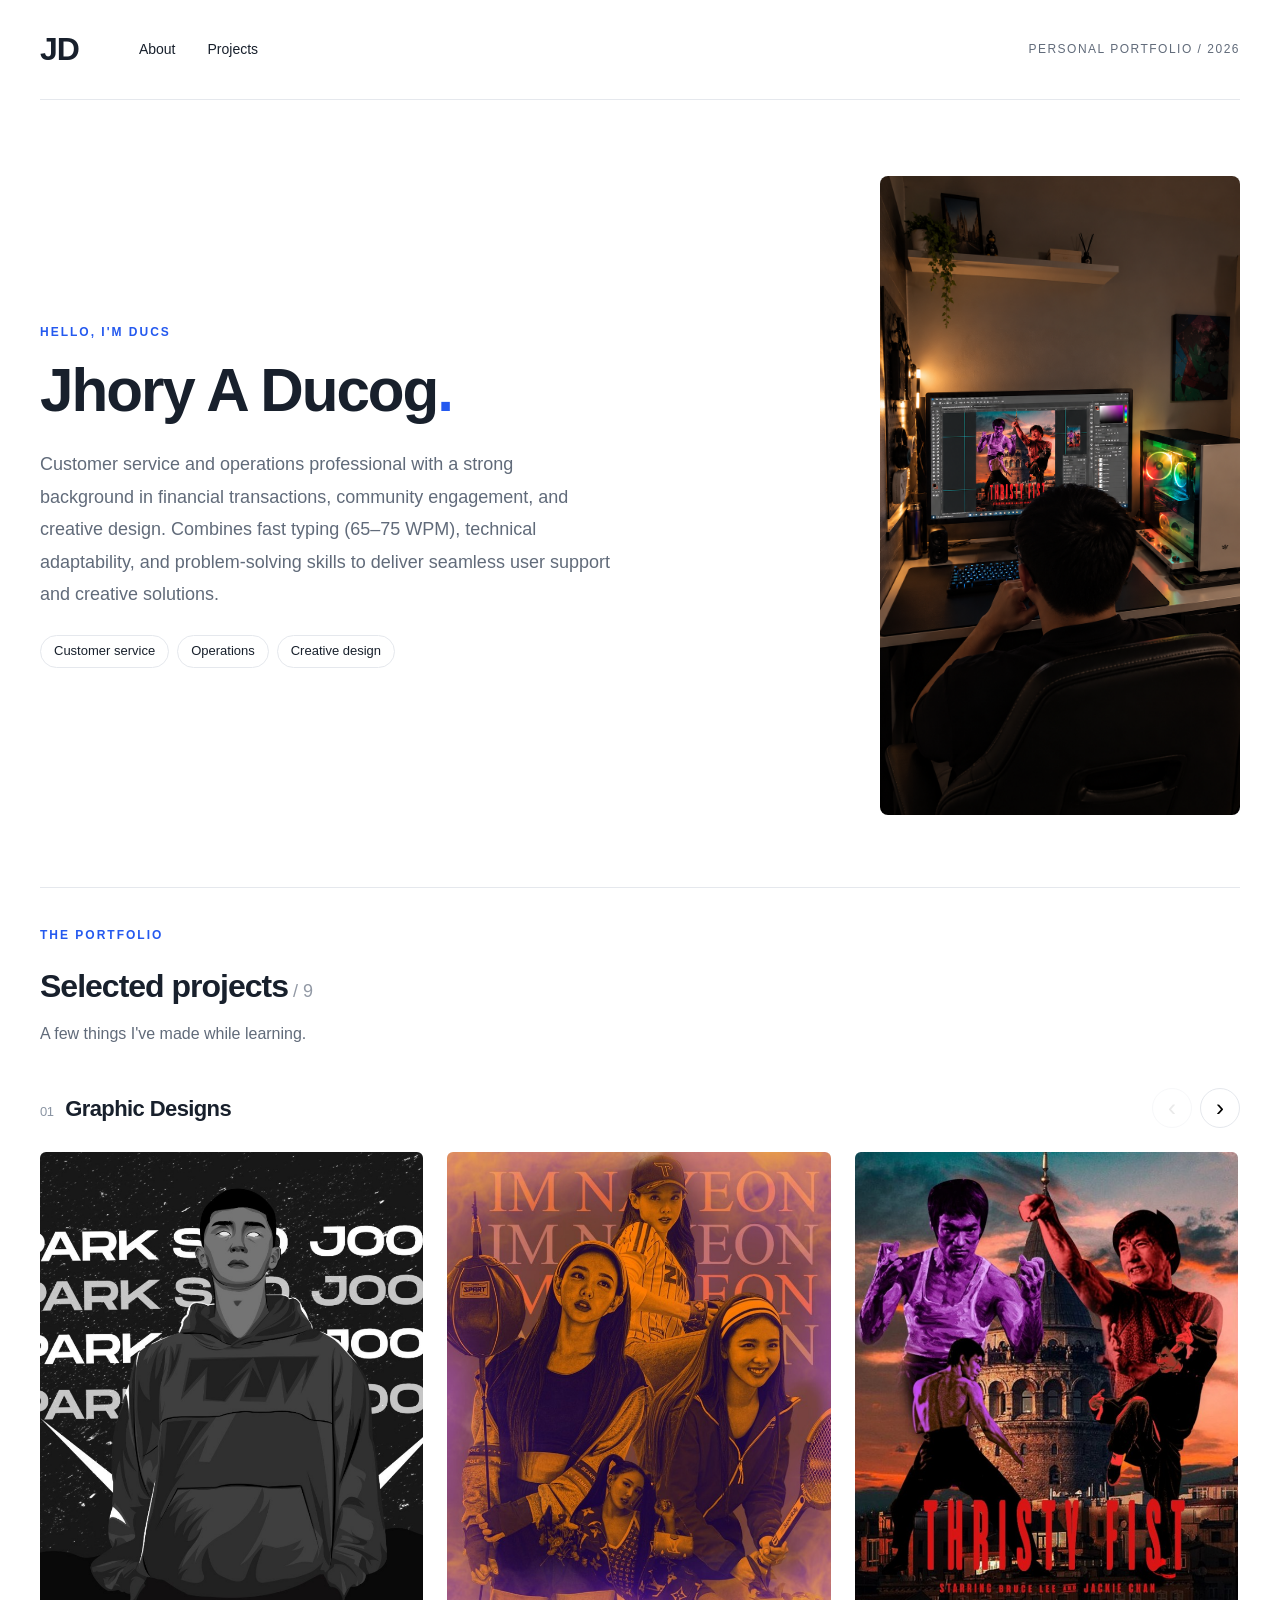
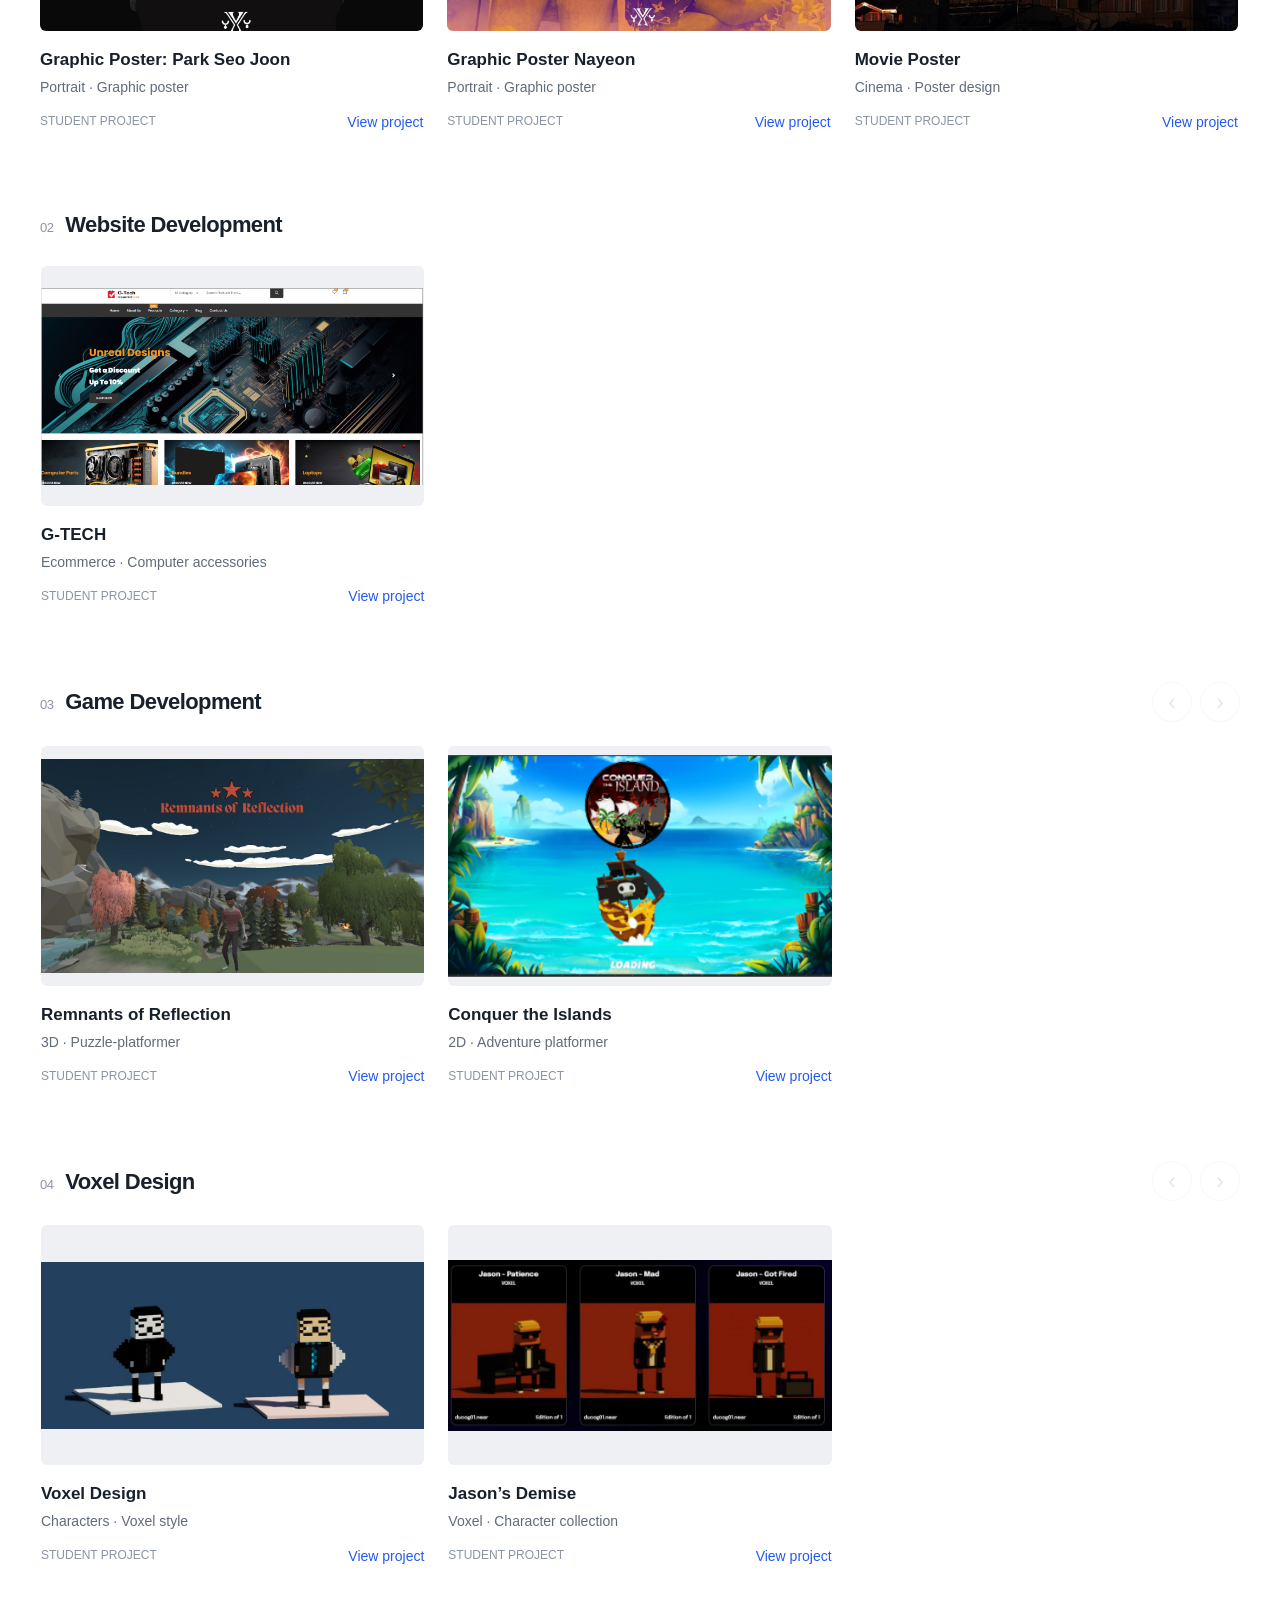
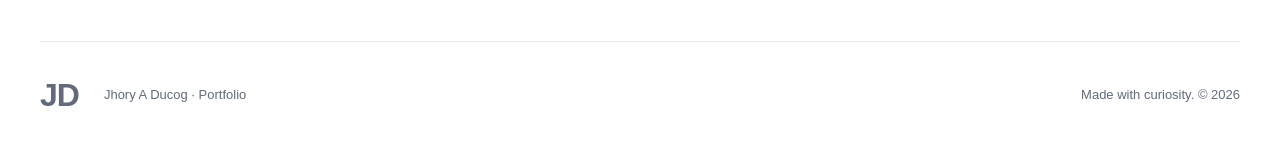
==== personal-portfolio/index.html @ 2392c92e "Add files via upload" ====
<!doctype html>
<html lang="en"><head><meta charset="utf-8"><meta name="viewport" content="width=device-width,initial-scale=1"><meta name="description" content="Jhory A Ducog's portfolio of graphic design, websites, and game development projects."><title>Jhory A Ducog — Portfolio</title><link rel="stylesheet" href="styles.css"><script src="script.js" defer></script></head><body>
<a class="skip" href="#projects">Skip to projects</a>
<header><a class="logo" href="#">JD</a><nav aria-label="Main navigation"><a href="#about">About</a><a href="#projects">Projects</a></nav><span class="header-note">PERSONAL PORTFOLIO / 2026</span></header>
<main><section class="intro" id="about"><div><p class="eyebrow">HELLO, I'M DUCS</p><h1>Jhory A Ducog<span>.</span></h1><p class="bio">Customer service and operations professional with a strong background in financial transactions, community engagement, and creative design. Combines fast typing (65–75 WPM), technical adaptability, and problem-solving skills to deliver seamless user support and creative solutions.</p><div class="skills"><span>Customer service</span><span>Operations</span><span>Creative design</span></div></div><div class="intro-photo"><img src="assets/jhory-workspace.png" alt="Jhory A Ducog working on a graphic design at his computer" width="941" height="1671" fetchpriority="high"></div></section>
<div class="work-heading" id="projects"><p class="eyebrow">THE PORTFOLIO</p><h2>Selected projects<span> / 9</span></h2><p>A few things I've made while learning.</p></div><div id="galleries"></div>
</main><footer><a class="logo" href="#">JD</a><p>Jhory A Ducog · Portfolio</p><span>Made with curiosity. © 2026</span></footer>
<dialog id="project-dialog" aria-labelledby="dialog-title"><button class="close" aria-label="Close project details">×</button><p class="eyebrow" id="dialog-category"></p><h2 id="dialog-title"></h2><div id="dialog-images"></div><p id="dialog-description"></p><div class="skills" id="dialog-tags"></div><p class="sample-note">Sample student project — replace with your own work.</p></dialog>
</body></html>
---- personal-portfolio/styles.css ----
:root{--ink:#18202c;--muted:#616b7a;--blue:#2459ef;--line:#e5e8ed}*{box-sizing:border-box}html{scroll-behavior:smooth;scroll-padding-top:25px}body{margin:0;background:#fff;color:var(--ink);font:16px/1.6 Arial,Helvetica,sans-serif}a{color:inherit;text-decoration:none}button{font:inherit;cursor:pointer}button:focus-visible,a:focus-visible,.rail:focus-visible{outline:3px solid var(--blue);outline-offset:5px}.skip{position:absolute;top:-100px;background:#fff;padding:12px;z-index:5}.skip:focus{top:0}header,main,footer{max-width:1200px;margin:auto}header{height:100px;display:flex;align-items:center;gap:60px;border-bottom:1px solid var(--line)}.logo{font-size:32px;letter-spacing:-3px;font-weight:800}.logo span,h1 span{color:var(--blue)}nav{display:flex;gap:32px;font-size:14px}nav a:hover{color:var(--blue)}.header-note{margin-left:auto;font-size:12px;letter-spacing:1.5px;color:var(--muted)}.intro{padding:76px 0 72px;display:grid;grid-template-columns:1.6fr 1fr;gap:95px;align-items:center}.eyebrow{font-size:12px;font-weight:700;letter-spacing:2px;color:var(--blue);margin:0 0 16px}h1{font-size:clamp(42px,5.5vw,72px);letter-spacing:-4px;line-height:1.1;margin:0 0 24px}.bio{max-width:570px;color:var(--muted);font-size:18px;line-height:1.8}.skills{display:flex;flex-wrap:wrap;gap:8px;margin-top:25px}.skills span{border:1px solid var(--line);border-radius:30px;padding:5px 13px;font-size:13px}.identity{background:#eef3ff;aspect-ratio:1.25;padding:28px;display:flex;flex-direction:column;justify-content:space-between;border-radius:4px;transform:rotate(2deg)}.identity-label,.identity-bottom{font-size:11px;font-weight:700;letter-spacing:1px;color:#3761bc}.identity strong{font-size:110px;letter-spacing:-12px;line-height:1;color:var(--blue)}.identity strong span{font-size:72px;display:inline-block;vertical-align:top;letter-spacing:0;margin-left:20px}.work-heading{border-top:1px solid var(--line);padding-top:38px;margin-bottom:42px}.work-heading h2{font-size:32px;letter-spacing:-1px;margin:0}.work-heading h2 span{font-size:18px;color:#9299a5;font-weight:400;letter-spacing:0}.work-heading>p:last-child{color:var(--muted);margin:8px 0}.category{margin-bottom:60px}.category-heading{display:flex;justify-content:space-between;align-items:center;margin-bottom:22px}.category-heading h3{font-size:22px;letter-spacing:-.6px;margin:0}.category-number{font-size:13px;color:#8a94a3;margin-right:12px;font-weight:400}.controls{display:flex;gap:8px}.controls button{width:40px;height:40px;border:1px solid var(--line);border-radius:50%;background:white;display:grid;place-items:center;font-size:24px;line-height:1}.controls button:hover{background:#edf2ff;border-color:var(--blue)}.controls button:disabled{opacity:.3;cursor:default}.rail{display:flex;gap:24px;overflow-x:auto;scroll-snap-type:x mandatory;scrollbar-width:none;padding:2px 1px 14px}.rail::-webkit-scrollbar{display:none}.card{flex:0 0 calc((100% - 48px)/3);scroll-snap-align:start;min-width:0}.preview{width:100%;height:240px;border:0;border-radius:6px;display:flex;align-items:center;justify-content:center;position:relative;overflow:hidden;transition:transform .2s;text-align:left;padding:26px}.preview:hover{transform:translateY(-3px)}.poster{background:#e2ff58;color:#222d1a}.poster .art-title{font-size:52px;line-height:.9;letter-spacing:-4px;font-weight:900;max-width:220px}.poster small{position:absolute;bottom:22px;right:22px;font-size:10px;letter-spacing:2px}.brand{background:#293bea;color:white}.brand .art-title{font-size:64px;letter-spacing:-4px;font-weight:700}.brand small{position:absolute;bottom:28px;letter-spacing:4px;font-size:10px}.type{background:#f0ced0;color:#852a38}.type .art-title{font-family:Georgia,serif;font-size:80px;font-style:italic;letter-spacing:-7px}.editorial{background:#202124;color:#fff}.editorial .art-title{font:50px/.95 Georgia,serif}.web{background:#e9edf4}.browser{background:#fff;border:1px solid #dce0e6;width:100%;padding:14px;box-shadow:0 12px 22px #23314a15;border-radius:6px}.browser-bar{border-bottom:1px solid #edf0f5;padding-bottom:9px;font-size:10px;color:#a0a5af}.browser h4{font-size:24px;line-height:1.15;letter-spacing:-1px;margin:18px 0 12px}.browser .mini-button{display:inline-block;background:var(--blue);padding:5px 10px;color:white;font-size:9px;border-radius:3px}.browser .tiles{display:flex;gap:7px;margin-top:16px}.tiles i{height:28px;flex:1;background:#e9efff;border-radius:3px}.web.teal{background:#deeeeb}.web.teal .mini-button{background:#207869}.web.purple{background:#e9e4f6}.web.purple .mini-button{background:#7153bc}.web.orange{background:#ffead9}.game{background:#1c2241;color:#f6f7ff;flex-direction:column;gap:12px}.game .art-title{font-size:31px;font-weight:800;letter-spacing:2px;text-align:center}.game .game-meta{font-size:10px;letter-spacing:3px;color:#b6bcdf}.game .play-mark{font-size:28px;border:1px solid #ffffff40;border-radius:50%;width:50px;height:50px;display:grid;place-items:center}.game.mint{background:#164e43}.game.red{background:#68313f}.game.gold{background:#564227}.card h4{font-size:17px;line-height:1.4;margin:17px 0 4px}.card>p{font-size:14px;color:var(--muted);margin:0}.card-bottom{display:flex;align-items:center;justify-content:space-between;margin-top:12px;font-size:12px;color:#8a94a3}.detail-button{border:0;background:transparent;padding:0;color:var(--blue);font-size:14px}.detail-button:hover{text-decoration:underline}footer{border-top:1px solid var(--line);padding:28px 0;display:flex;align-items:center;gap:25px;color:var(--muted);font-size:13px}footer>span{margin-left:auto}dialog{border:1px solid var(--line);border-radius:12px;padding:42px;max-width:540px;width:calc(100% - 32px);color:var(--ink)}dialog::backdrop{background:#17203988}dialog h2{font-size:32px;line-height:1.2}dialog>p{color:var(--muted)}dialog .eyebrow{color:var(--blue)}.close{position:absolute;right:16px;top:10px;border:0;background:none;font-size:28px}.sample-note{font-size:13px;border-top:1px solid var(--line);padding-top:20px;margin-top:25px}@media(max-width:1260px){header,main,footer{margin-left:5%;margin-right:5%}}@media(max-width:800px){.intro{gap:35px;padding:50px 0}.identity{padding:20px}.identity strong{font-size:76px}.identity strong span{font-size:44px;margin-left:12px}.card{flex-basis:calc((100% - 24px)/2)}.header-note{display:none}h1{letter-spacing:-2px}.bio{font-size:16px}.identity-label,.identity-bottom{font-size:9px}}@media(max-width:540px){header{height:76px;justify-content:space-between;gap:0}.intro{grid-template-columns:1fr;gap:30px}.identity{max-width:100%;aspect-ratio:1.8;transform:rotate(1deg)}.identity strong{font-size:85px}.identity-label,.identity-bottom{font-size:10px}.card{flex-basis:86%}.category-heading h3{font-size:20px}.category-number{margin-right:6px}.controls button{width:34px;height:34px}.preview{height:235px}.work-heading h2{font-size:28px}footer{flex-wrap:wrap;gap:12px}footer>span{margin-left:0;width:100%}dialog{padding:32px 24px}}@media(prefers-reduced-motion:reduce){html{scroll-behavior:auto}.preview{transition:none}}

.preview.screenshot{padding:0;background:#eef0f4}.preview.screenshot img{width:100%;height:100%;object-fit:contain}#dialog-description{white-space:pre-line}#dialog-images{display:grid;gap:14px;margin:24px 0}#dialog-images img{display:block;width:100%;height:auto;border-radius:5px}dialog{max-width:760px;max-height:90vh;overflow-y:auto}dialog .close{background:#fff;border-radius:50%;width:36px;height:36px}.category:has(.card:only-child) .controls{display:none}

.logo{letter-spacing:-1px}.intro{gap:65px}.intro-photo{width:100%;max-width:360px;justify-self:end}.intro-photo img{display:block;width:100%;height:auto;border-radius:8px}h1{font-size:clamp(40px,4.7vw,64px);letter-spacing:-2px}@media(max-width:800px){.intro{gap:30px}}@media(max-width:540px){.intro-photo{justify-self:center;max-width:320px}}

/* Portrait thumbnails for posters; full originals remain in project details. */
.category-graphics .preview.screenshot{height:auto;aspect-ratio:4 / 5;background:#18202c}
.category-graphics .preview.screenshot img{object-fit:cover;object-position:center}
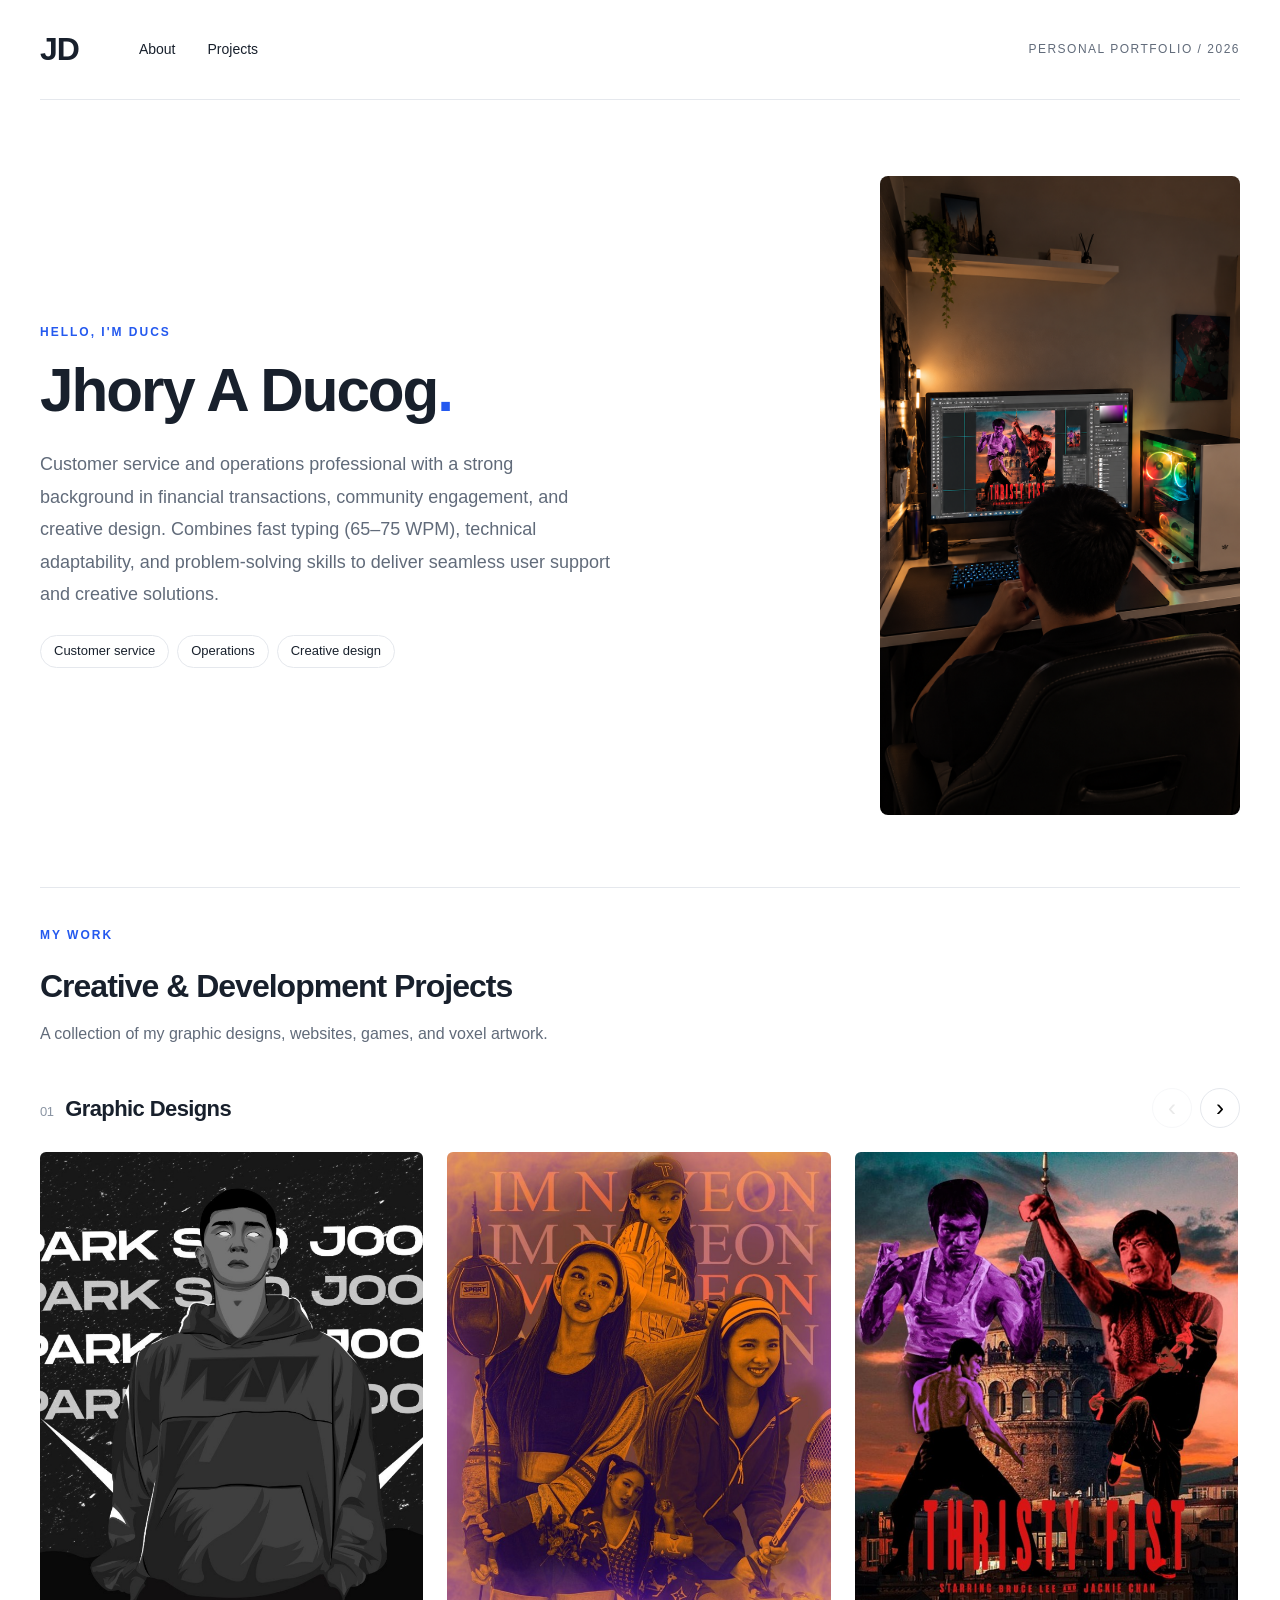
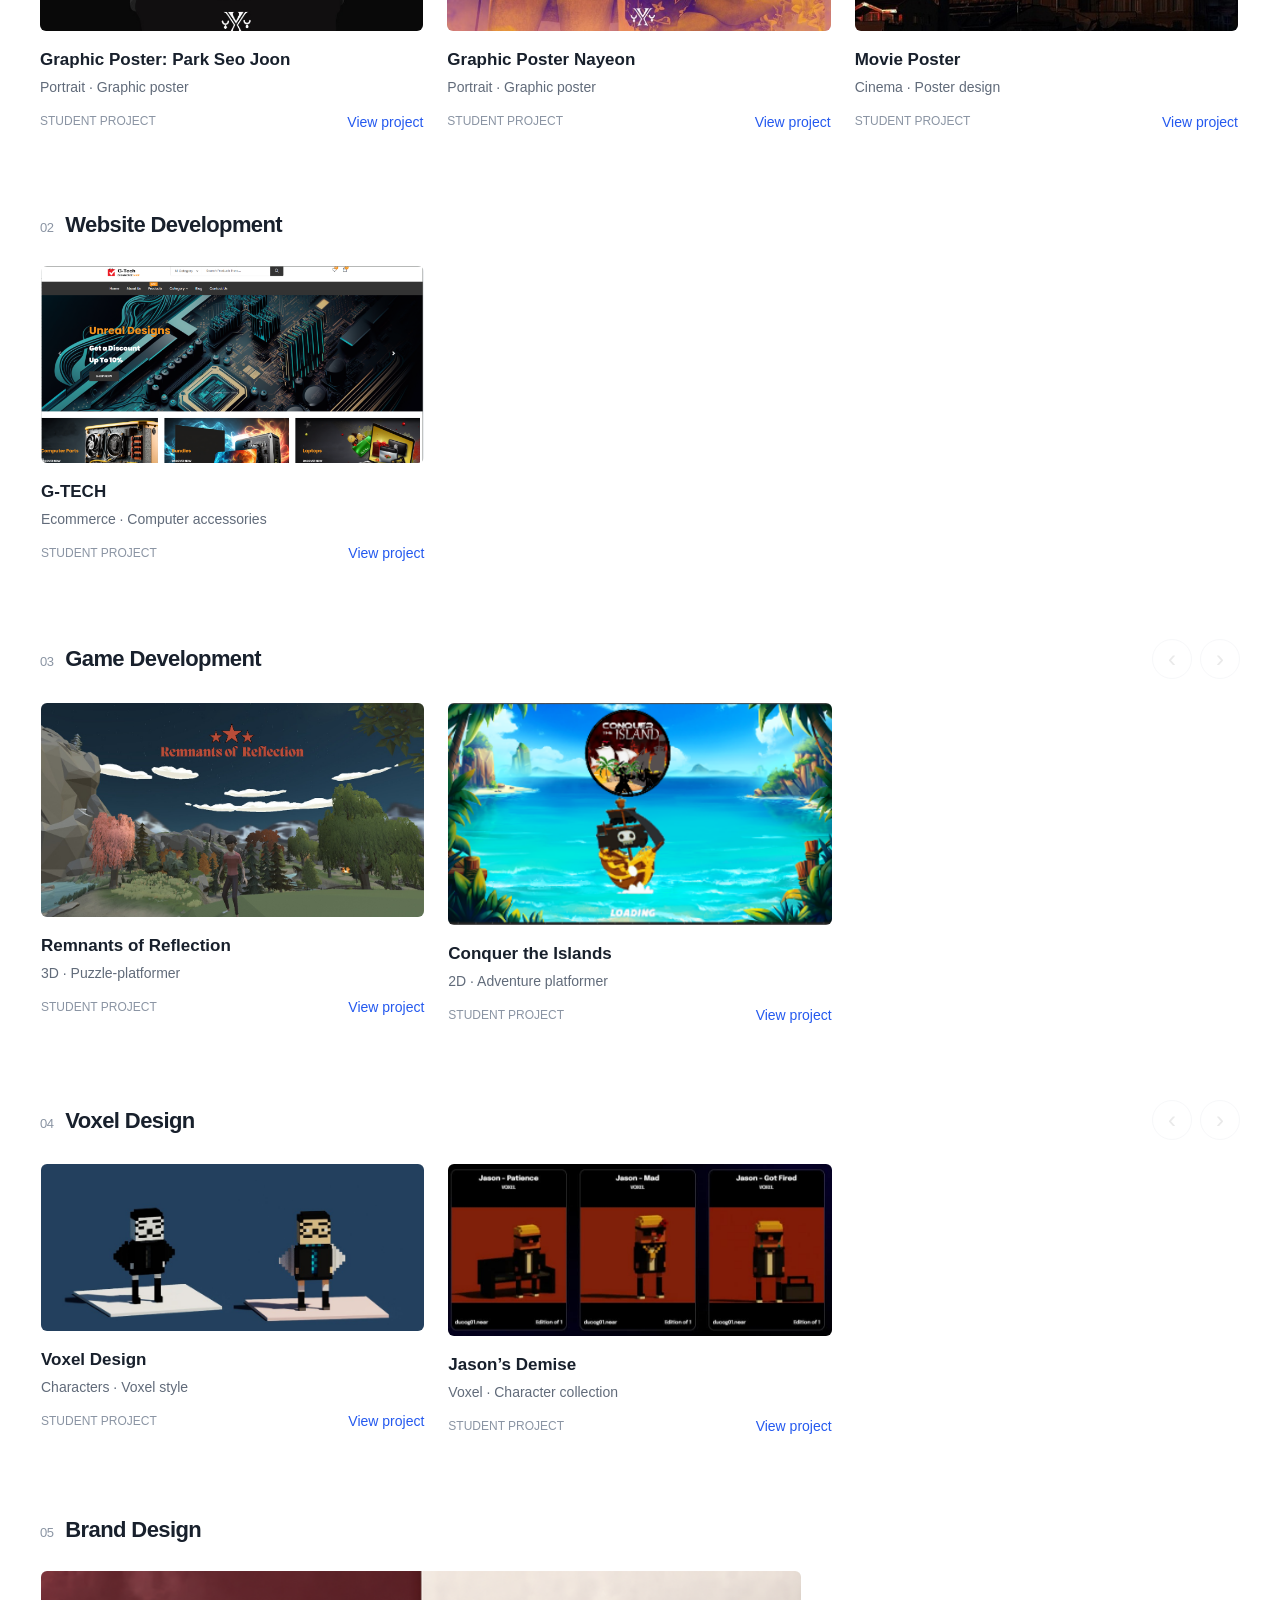
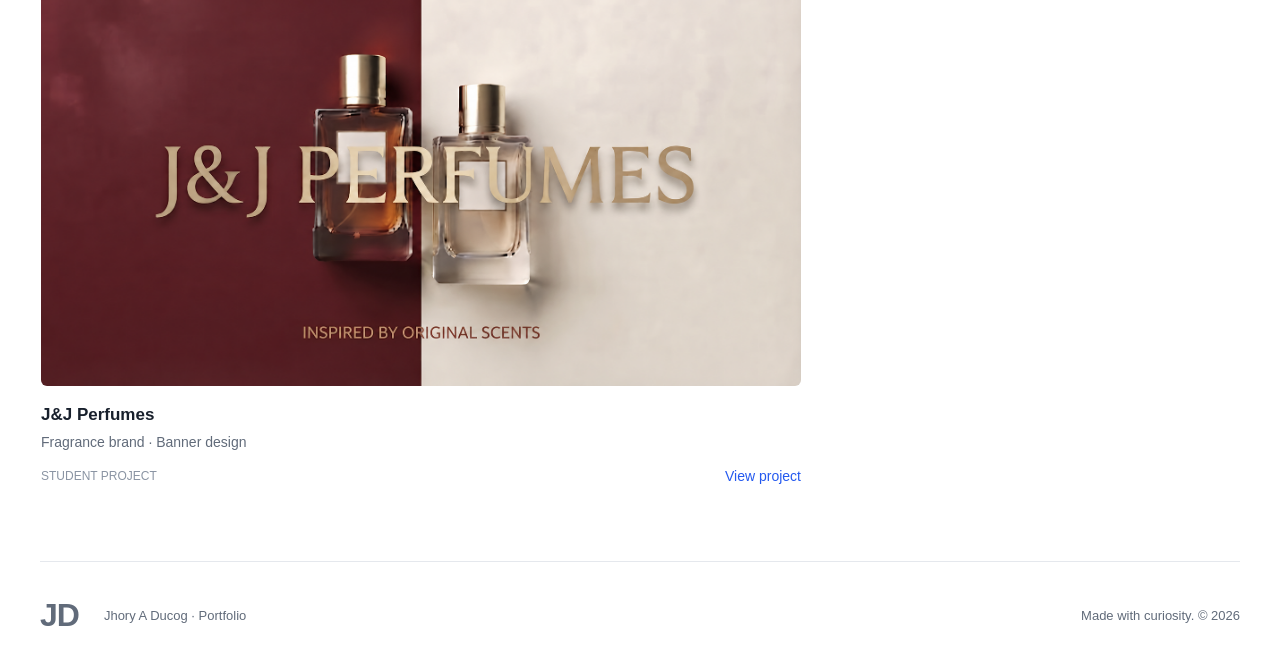
==== commit 12bb3a38: "Add files via upload" ====
--- a/personal-portfolio/index.html
+++ b/personal-portfolio/index.html
@@ -3,7 +3,7 @@
 <a class="skip" href="#projects">Skip to projects</a>
 <header><a class="logo" href="#">JD</a><nav aria-label="Main navigation"><a href="#about">About</a><a href="#projects">Projects</a></nav><span class="header-note">PERSONAL PORTFOLIO / 2026</span></header>
 <main><section class="intro" id="about"><div><p class="eyebrow">HELLO, I'M DUCS</p><h1>Jhory A Ducog<span>.</span></h1><p class="bio">Customer service and operations professional with a strong background in financial transactions, community engagement, and creative design. Combines fast typing (65–75 WPM), technical adaptability, and problem-solving skills to deliver seamless user support and creative solutions.</p><div class="skills"><span>Customer service</span><span>Operations</span><span>Creative design</span></div></div><div class="intro-photo"><img src="assets/jhory-workspace.png" alt="Jhory A Ducog working on a graphic design at his computer" width="941" height="1671" fetchpriority="high"></div></section>
-<div class="work-heading" id="projects"><p class="eyebrow">THE PORTFOLIO</p><h2>Selected projects<span> / 9</span></h2><p>A few things I've made while learning.</p></div><div id="galleries"></div>
+<div class="work-heading" id="projects"><p class="eyebrow">MY WORK</p><h2>Creative &amp; Development Projects</h2><p>A collection of my graphic designs, websites, games, and voxel artwork.</p></div><div id="galleries"></div>
 </main><footer><a class="logo" href="#">JD</a><p>Jhory A Ducog · Portfolio</p><span>Made with curiosity. © 2026</span></footer>
 <dialog id="project-dialog" aria-labelledby="dialog-title"><button class="close" aria-label="Close project details">×</button><p class="eyebrow" id="dialog-category"></p><h2 id="dialog-title"></h2><div id="dialog-images"></div><p id="dialog-description"></p><div class="skills" id="dialog-tags"></div><p class="sample-note">Sample student project — replace with your own work.</p></dialog>
 </body></html>
--- a/personal-portfolio/styles.css
+++ b/personal-portfolio/styles.css
@@ -7,3 +7,10 @@
 /* Portrait thumbnails for posters; full originals remain in project details. */
 .category-graphics .preview.screenshot{height:auto;aspect-ratio:4 / 5;background:#18202c}
 .category-graphics .preview.screenshot img{object-fit:cover;object-position:center}
+
+/* Fit landscape artwork to its own proportions, with no empty frame margins. */
+.preview.screenshot{height:auto;aspect-ratio:16 / 9}
+.preview.screenshot img{display:block;width:100%;height:100%;object-fit:cover}
+.category-graphics .preview.screenshot{aspect-ratio:4 / 5}
+.category-brand .card{flex-basis:min(100%,760px)}
+.intro-photo img{object-fit:cover}
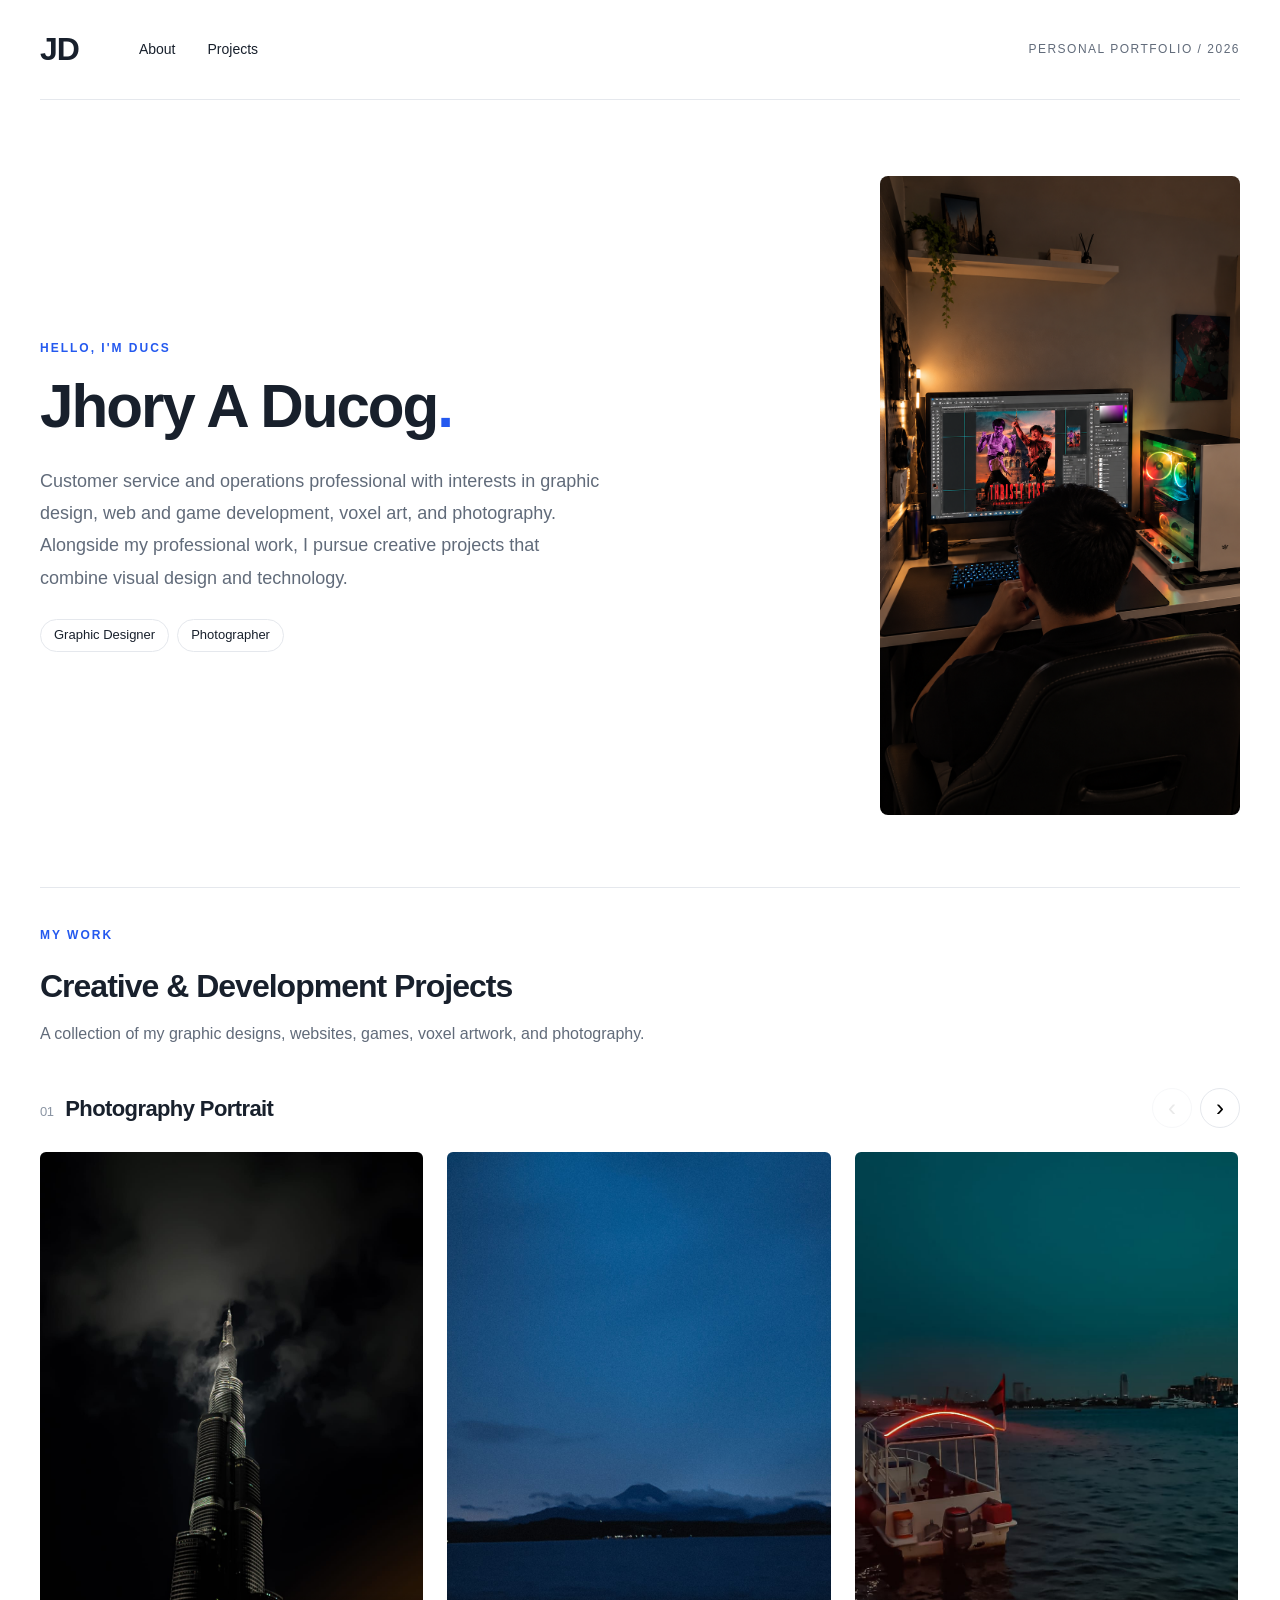
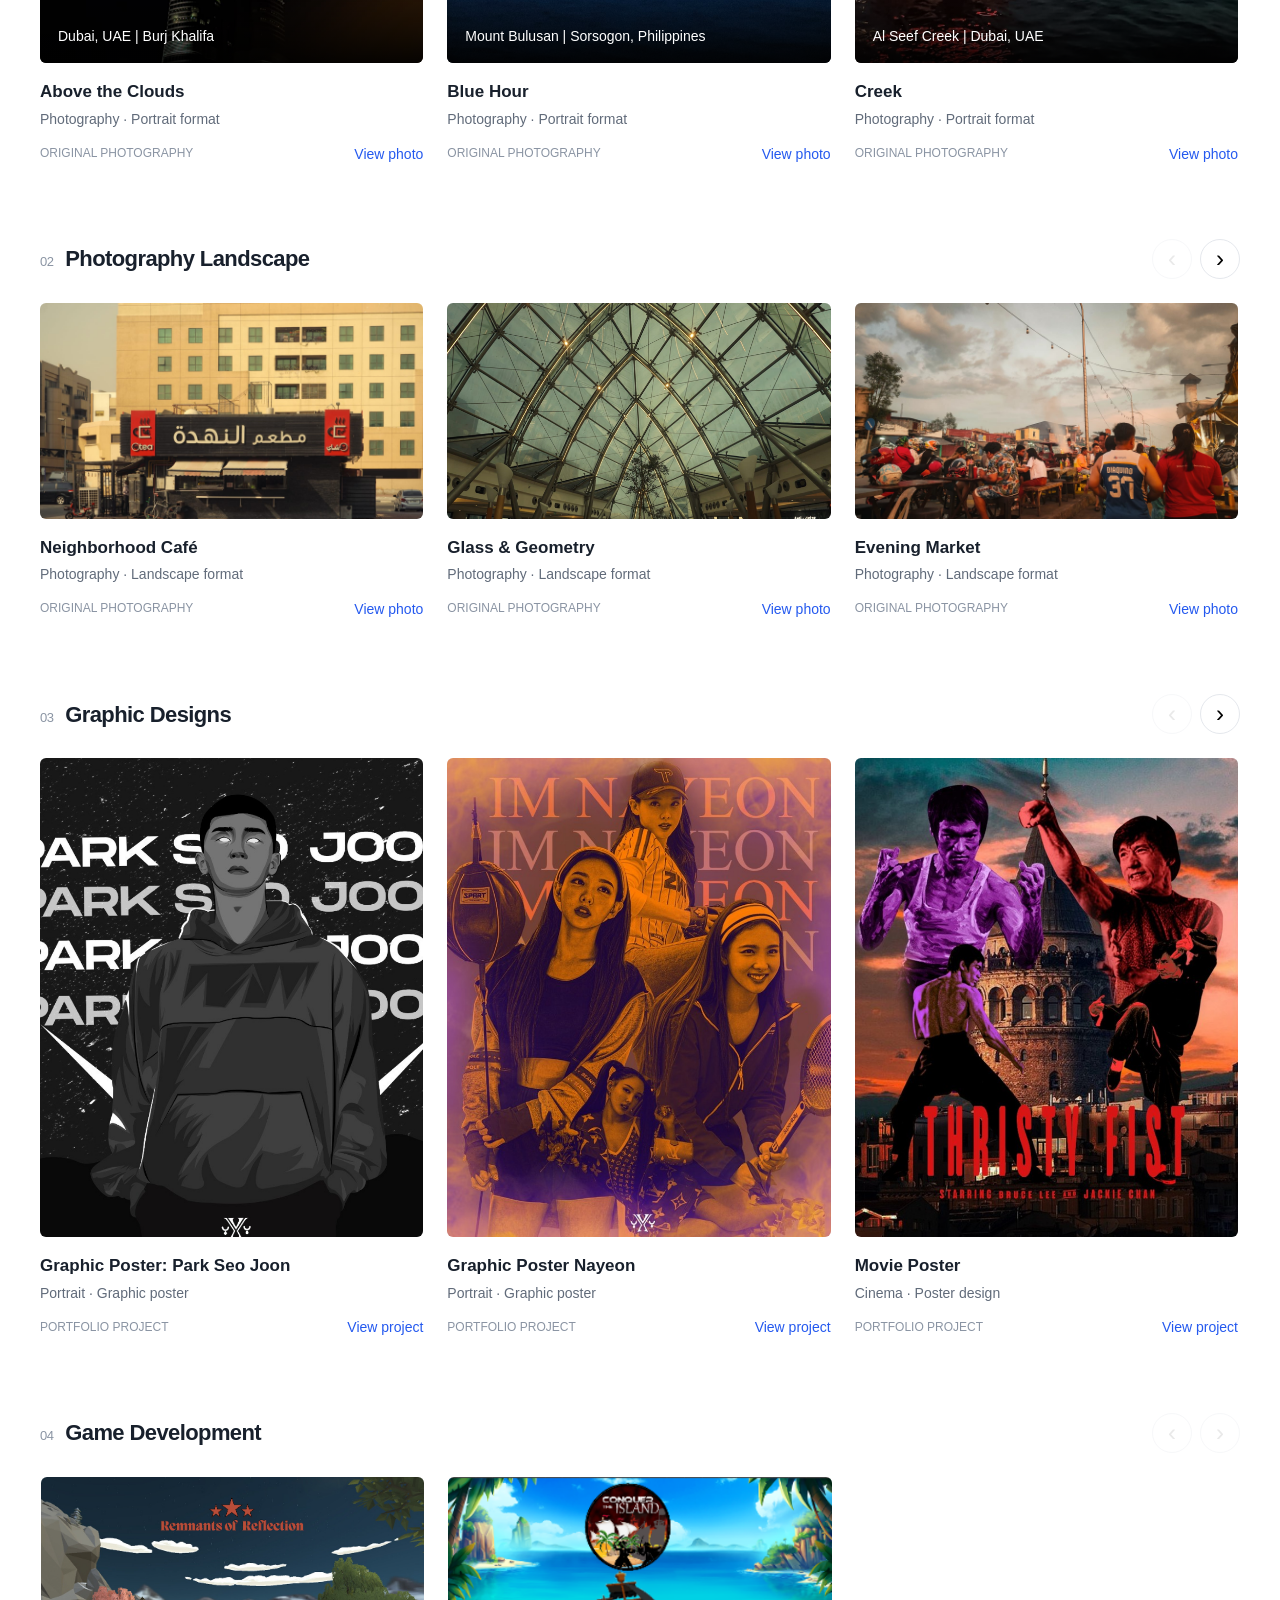
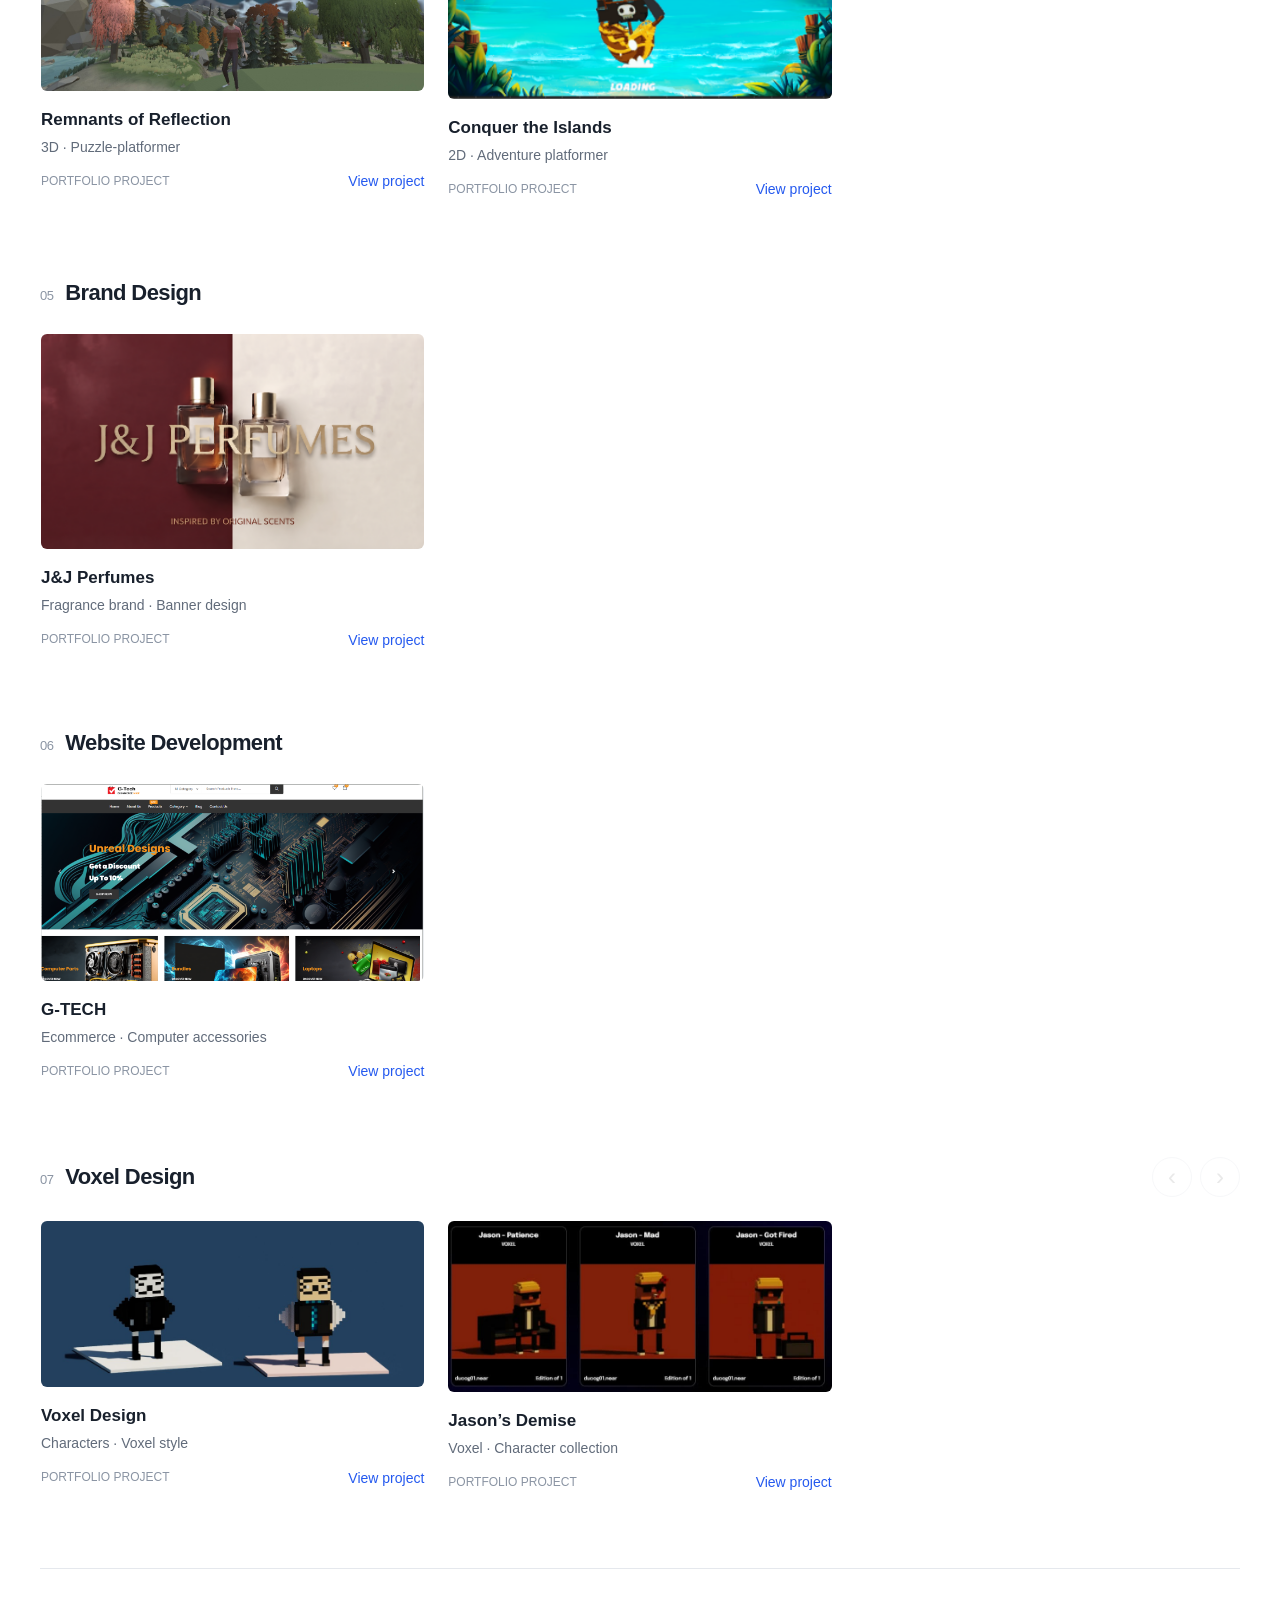
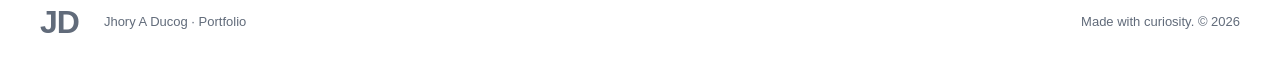
==== commit 521e963f: "Add files via upload" ====
--- a/personal-portfolio/index.html
+++ b/personal-portfolio/index.html
@@ -1,9 +1,9 @@
 <!doctype html>
-<html lang="en"><head><meta charset="utf-8"><meta name="viewport" content="width=device-width,initial-scale=1"><meta name="description" content="Jhory A Ducog's portfolio of graphic design, websites, and game development projects."><title>Jhory A Ducog — Portfolio</title><link rel="stylesheet" href="styles.css"><script src="script.js" defer></script></head><body>
+<html lang="en"><head><meta charset="utf-8"><meta name="viewport" content="width=device-width,initial-scale=1"><meta name="description" content="Jhory A Ducog's creative portfolio featuring design, development, voxel art, and photography."><title>Jhory A Ducog — Portfolio</title><link rel="stylesheet" href="styles.css"><script src="script.js" defer></script></head><body>
 <a class="skip" href="#projects">Skip to projects</a>
 <header><a class="logo" href="#">JD</a><nav aria-label="Main navigation"><a href="#about">About</a><a href="#projects">Projects</a></nav><span class="header-note">PERSONAL PORTFOLIO / 2026</span></header>
-<main><section class="intro" id="about"><div><p class="eyebrow">HELLO, I'M DUCS</p><h1>Jhory A Ducog<span>.</span></h1><p class="bio">Customer service and operations professional with a strong background in financial transactions, community engagement, and creative design. Combines fast typing (65–75 WPM), technical adaptability, and problem-solving skills to deliver seamless user support and creative solutions.</p><div class="skills"><span>Customer service</span><span>Operations</span><span>Creative design</span></div></div><div class="intro-photo"><img src="assets/jhory-workspace.png" alt="Jhory A Ducog working on a graphic design at his computer" width="941" height="1671" fetchpriority="high"></div></section>
-<div class="work-heading" id="projects"><p class="eyebrow">MY WORK</p><h2>Creative &amp; Development Projects</h2><p>A collection of my graphic designs, websites, games, and voxel artwork.</p></div><div id="galleries"></div>
+<main><section class="intro" id="about"><div><p class="eyebrow">HELLO, I'M DUCS</p><h1>Jhory A Ducog<span>.</span></h1><p class="bio">Customer service and operations professional with interests in graphic design, web and game development, voxel art, and photography. Alongside my professional work, I pursue creative projects that combine visual design and technology.</p><div class="skills"><span>Graphic Designer</span><span>Photographer</span></div></div><div class="intro-photo"><img src="assets/jhory-workspace.png" alt="Jhory A Ducog working on a graphic design at his computer" width="941" height="1671" fetchpriority="high"></div></section>
+<div class="work-heading" id="projects"><p class="eyebrow">MY WORK</p><h2>Creative &amp; Development Projects</h2><p>A collection of my graphic designs, websites, games, voxel artwork, and photography.</p></div><div id="galleries"></div>
 </main><footer><a class="logo" href="#">JD</a><p>Jhory A Ducog · Portfolio</p><span>Made with curiosity. © 2026</span></footer>
-<dialog id="project-dialog" aria-labelledby="dialog-title"><button class="close" aria-label="Close project details">×</button><p class="eyebrow" id="dialog-category"></p><h2 id="dialog-title"></h2><div id="dialog-images"></div><p id="dialog-description"></p><div class="skills" id="dialog-tags"></div><p class="sample-note">Sample student project — replace with your own work.</p></dialog>
+<dialog id="project-dialog" aria-labelledby="dialog-title"><button class="close" aria-label="Close project details">×</button><button id="dialog-previous" class="dialog-nav dialog-previous" aria-label="Previous project in this category">‹</button><button id="dialog-next" class="dialog-nav dialog-next" aria-label="Next project in this category">›</button><div class="project-layout"><div id="dialog-images"></div><div class="project-copy"><p class="eyebrow" id="dialog-category"></p><h2 id="dialog-title" aria-live="polite" aria-atomic="true"></h2><p id="dialog-location" hidden></p><p id="dialog-description"></p><div class="skills" id="dialog-tags"></div><p class="sample-note">Sample student project — replace with your own work.</p></div></div></dialog>
 </body></html>
--- a/personal-portfolio/styles.css
+++ b/personal-portfolio/styles.css
@@ -14,3 +14,64 @@
 .category-graphics .preview.screenshot{aspect-ratio:4 / 5}
 .category-brand .card{flex-basis:min(100%,760px)}
 .intro-photo img{object-fit:cover}
+
+/* Photo frames follow each original image ratio; full composition stays visible. */
+.category-photography .preview.screenshot{background:transparent}
+.category-photography .preview.screenshot img{object-fit:contain}
+.category-photography .card{display:flex;flex-direction:column;align-self:flex-start}
+.category-photography .card-bottom{gap:12px;flex-wrap:wrap}
+
+/* Consistent photography frames align every card within its gallery. */
+.photography-portrait .preview.screenshot{aspect-ratio:3 / 4}
+.photography-landscape .preview.screenshot{aspect-ratio:16 / 9}
+.category-photography .preview.screenshot img{object-fit:cover;object-position:center}
+
+/* Brand banners match landscape photography cards. */
+.category-brand .card{flex-basis:calc((100% - 48px)/3)}
+.category-brand .preview.screenshot{aspect-ratio:16 / 9}
+.category-brand .preview.screenshot img{object-fit:cover;object-position:center}
+@media(max-width:800px){.category-brand .card{flex-basis:calc((100% - 24px)/2)}}
+@media(max-width:540px){.category-brand .card{flex-basis:86%}}
+
+/* Locations stay legible over both bright and dark photographs. */
+.photo-location{position:absolute;bottom:0;left:0;right:0;padding:34px 18px 16px;background:linear-gradient(transparent,rgba(0,0,0,.85));color:#fff;font-size:14px;font-weight:500;line-height:1.5;text-align:left;pointer-events:none}
+#dialog-location{font-size:14px;color:var(--muted);margin-top:-8px}
+[hidden]{display:none!important}
+
+/* View the complete artwork and its description together. */
+#project-dialog{width:min(1200px,94vw);max-width:1200px;height:min(800px,92dvh);max-height:92dvh;padding:24px;overflow:hidden}
+#project-dialog .project-layout{display:grid;grid-template-columns:minmax(0,1.2fr) minmax(0,1fr);gap:32px;height:100%;min-height:0}
+#project-dialog #dialog-images{display:grid;grid-auto-rows:minmax(0,1fr);gap:12px;margin:0;min-width:0;min-height:0;background:#f4f5f7;border-radius:6px;padding:12px}
+#project-dialog #dialog-images img{display:block;width:100%;height:100%;min-height:0;object-fit:contain;border-radius:0}
+#project-dialog .project-copy{align-self:center;max-height:100%;overflow-y:auto;padding:18px 16px 18px 0;min-width:0}
+#project-dialog .eyebrow{margin:0 0 12px}
+#project-dialog h2{font-size:clamp(24px,2.6vw,36px);line-height:1.15;margin:0 0 16px;letter-spacing:-.6px}
+#project-dialog #dialog-location{margin:0 0 18px;line-height:1.5}
+#project-dialog #dialog-description{font-size:16px;line-height:1.65;margin:0;color:var(--muted)}
+#project-dialog #dialog-tags{margin-top:18px}
+#project-dialog .close{right:8px;top:6px;z-index:2;line-height:1}
+@media(max-width:680px){
+ #project-dialog{height:auto;max-height:94dvh;width:94vw;padding:32px 16px 20px;overflow-y:auto}
+ #project-dialog .project-layout{display:flex;flex-direction:column;gap:20px;height:auto}
+ #project-dialog #dialog-images{height:32dvh;min-height:150px;flex-shrink:0;width:100%;padding:6px}
+ #project-dialog .project-copy{overflow:visible;max-height:none;padding:0;width:100%}
+ #project-dialog .eyebrow{margin-bottom:8px}
+ #project-dialog h2{margin-bottom:10px}
+ #project-dialog #dialog-location{margin-bottom:12px}
+ #project-dialog #dialog-description{line-height:1.5}
+ #project-dialog #dialog-tags{margin-top:12px}
+}
+
+/* Browse only the current category while the popup stays open. */
+#project-dialog{padding-left:64px;padding-right:64px}
+#project-dialog .dialog-nav{position:absolute;top:50%;transform:translateY(-50%);width:40px;height:48px;border:1px solid var(--line);border-radius:8px;background:#fff;color:var(--ink);font-size:32px;line-height:1;display:grid;place-items:center;z-index:2}
+#project-dialog .dialog-previous{left:12px}
+#project-dialog .dialog-next{right:12px}
+#project-dialog .dialog-nav:hover:not(:disabled){background:#edf2ff;border-color:var(--blue)}
+#project-dialog .dialog-nav:disabled{opacity:.25;cursor:default}
+@media(max-width:680px){
+ #project-dialog{padding-left:16px;padding-right:16px;padding-top:56px}
+ #project-dialog .dialog-nav{top:8px;transform:none;height:36px;width:40px;font-size:26px}
+ #project-dialog .dialog-previous{left:16px}
+ #project-dialog .dialog-next{left:64px;right:auto}
+}
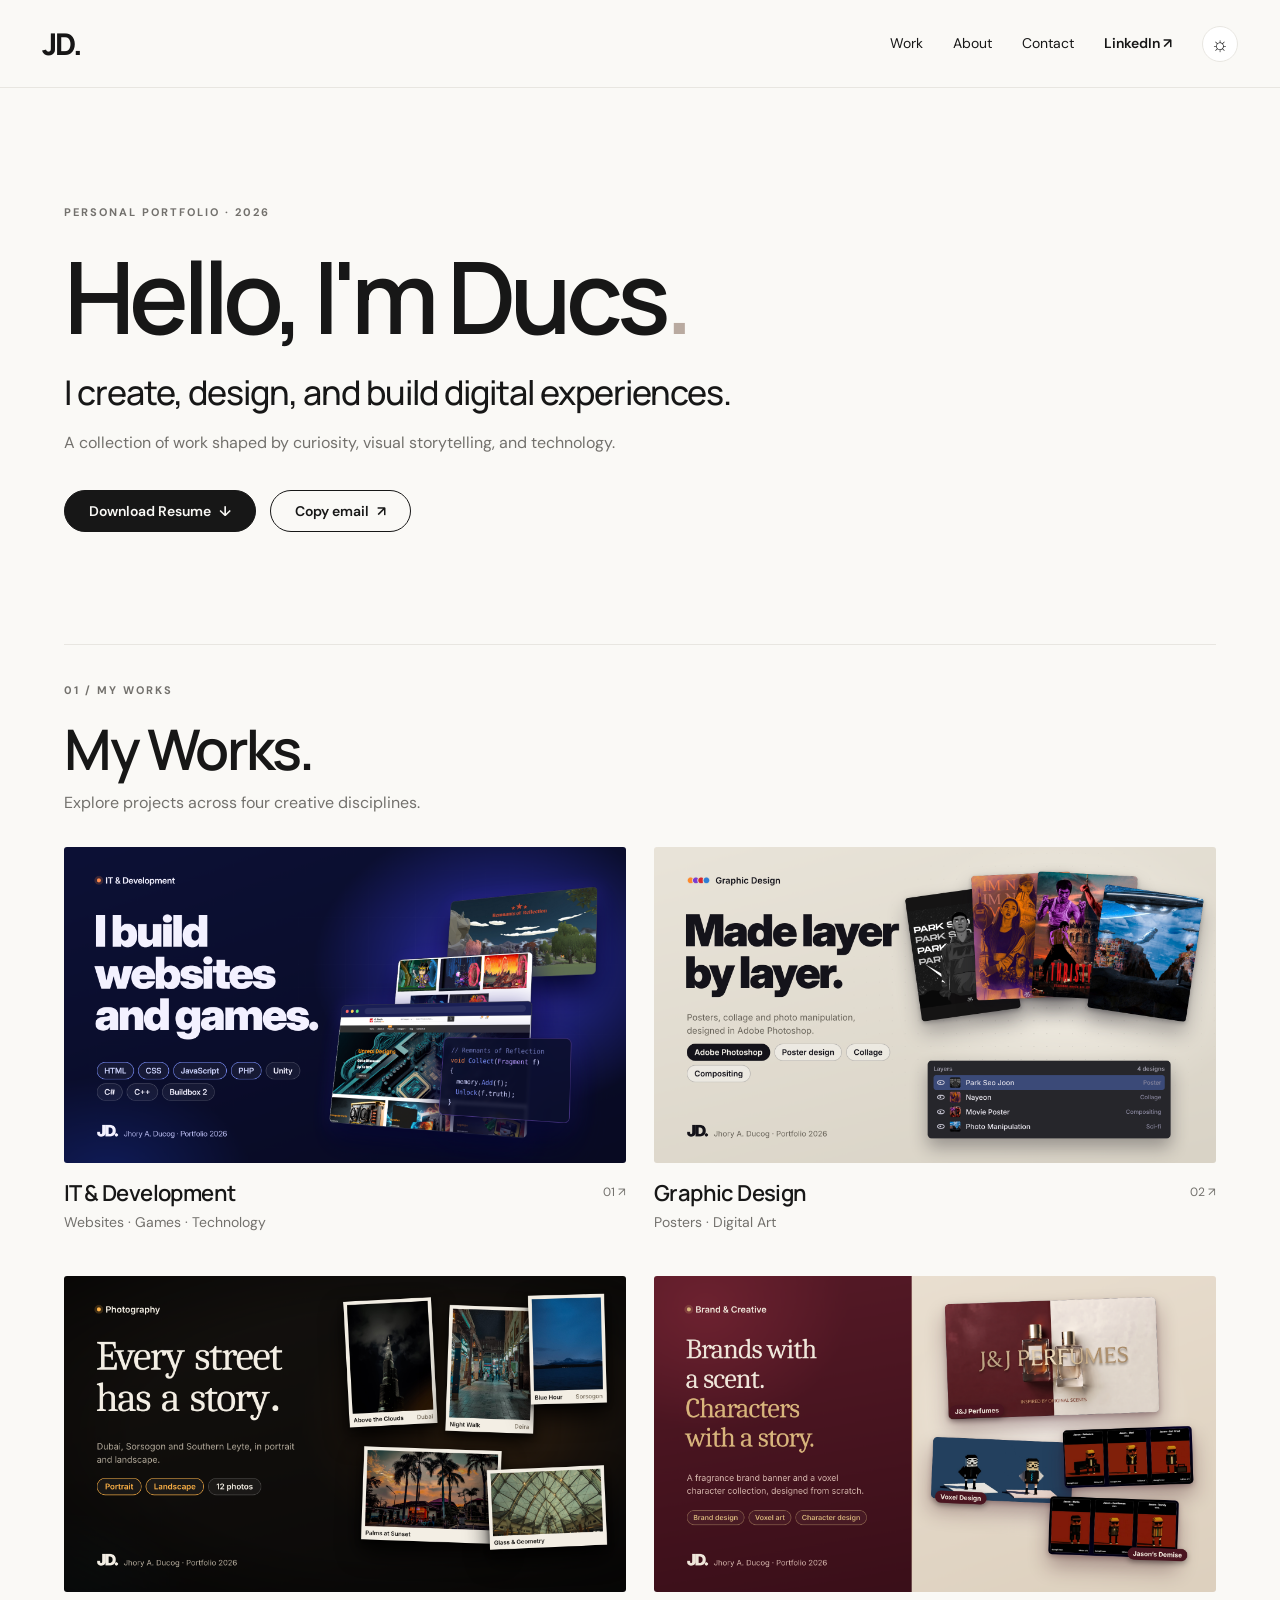
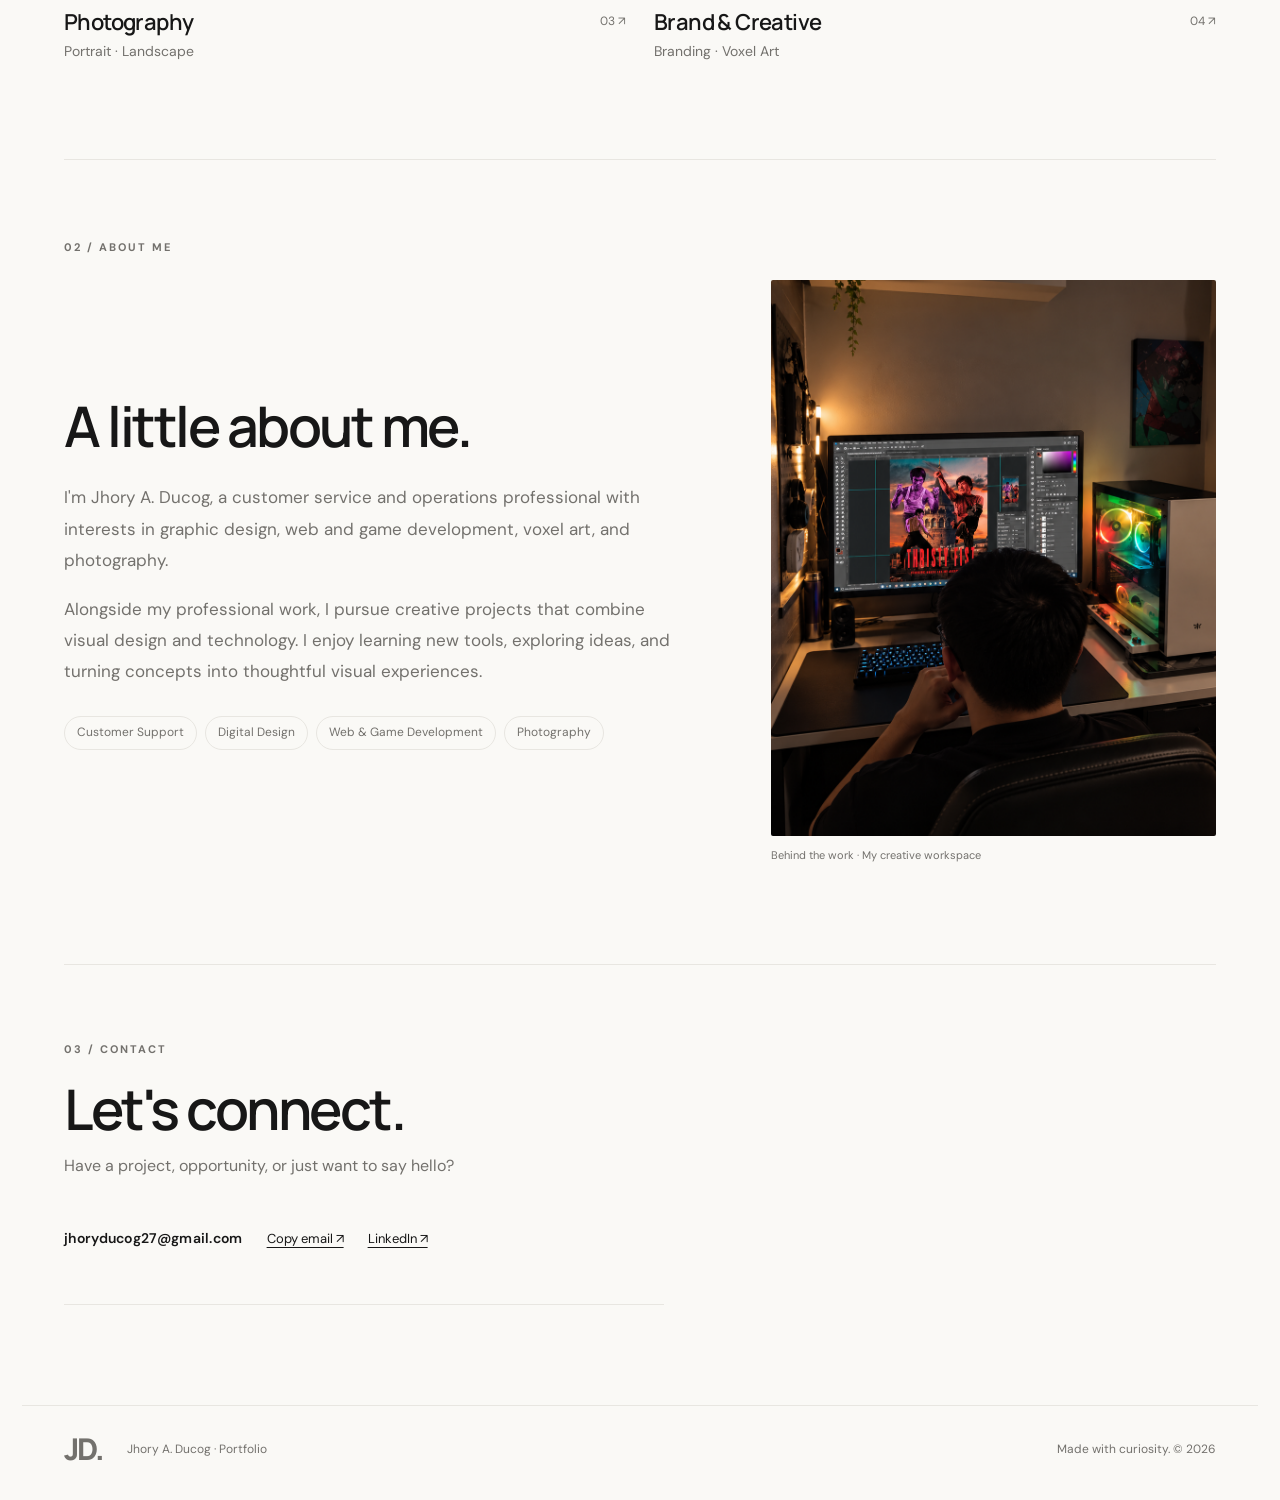
==== commit 7308f403: "Add files via upload" ====
--- a/personal-portfolio/index.html
+++ b/personal-portfolio/index.html
@@ -1,9 +1,61 @@
 <!doctype html>
-<html lang="en"><head><meta charset="utf-8"><meta name="viewport" content="width=device-width,initial-scale=1"><meta name="description" content="Jhory A Ducog's creative portfolio featuring design, development, voxel art, and photography."><title>Jhory A Ducog — Portfolio</title><link rel="stylesheet" href="styles.css"><script src="script.js" defer></script></head><body>
-<a class="skip" href="#projects">Skip to projects</a>
-<header><a class="logo" href="#">JD</a><nav aria-label="Main navigation"><a href="#about">About</a><a href="#projects">Projects</a></nav><span class="header-note">PERSONAL PORTFOLIO / 2026</span></header>
-<main><section class="intro" id="about"><div><p class="eyebrow">HELLO, I'M DUCS</p><h1>Jhory A Ducog<span>.</span></h1><p class="bio">Customer service and operations professional with interests in graphic design, web and game development, voxel art, and photography. Alongside my professional work, I pursue creative projects that combine visual design and technology.</p><div class="skills"><span>Graphic Designer</span><span>Photographer</span></div></div><div class="intro-photo"><img src="assets/jhory-workspace.png" alt="Jhory A Ducog working on a graphic design at his computer" width="941" height="1671" fetchpriority="high"></div></section>
-<div class="work-heading" id="projects"><p class="eyebrow">MY WORK</p><h2>Creative &amp; Development Projects</h2><p>A collection of my graphic designs, websites, games, voxel artwork, and photography.</p></div><div id="galleries"></div>
-</main><footer><a class="logo" href="#">JD</a><p>Jhory A Ducog · Portfolio</p><span>Made with curiosity. © 2026</span></footer>
-<dialog id="project-dialog" aria-labelledby="dialog-title"><button class="close" aria-label="Close project details">×</button><button id="dialog-previous" class="dialog-nav dialog-previous" aria-label="Previous project in this category">‹</button><button id="dialog-next" class="dialog-nav dialog-next" aria-label="Next project in this category">›</button><div class="project-layout"><div id="dialog-images"></div><div class="project-copy"><p class="eyebrow" id="dialog-category"></p><h2 id="dialog-title" aria-live="polite" aria-atomic="true"></h2><p id="dialog-location" hidden></p><p id="dialog-description"></p><div class="skills" id="dialog-tags"></div><p class="sample-note">Sample student project — replace with your own work.</p></div></div></dialog>
+<html lang="en">
+<head>
+<meta charset="utf-8"><meta name="viewport" content="width=device-width,initial-scale=1">
+<meta name="description" content="Jhory A. Ducog — personal portfolio across technology, graphic design, photography, and creative work.">
+<meta name="theme-color" content="#faf9f6"><title>JD. — Jhory A. Ducog</title>
+<link rel="stylesheet" href="styles.css"><script src="script.js" defer></script>
+</head>
+<body>
+<a class="skip" href="#main">Skip to content</a>
+<header class="site-header">
+ <a class="wordmark" href="#top" aria-label="JD home">JD.</a>
+ <nav aria-label="Main navigation">
+  <a href="#work">Work</a><a href="#about">About</a><a href="#contact">Contact</a>
+  <a href="https://www.linkedin.com/in/jhory-ducog-7919842a8/" class="linkedin-link" target="_blank" rel="noopener noreferrer" aria-label="Jhory Ducog on LinkedIn (opens in a new tab)">LinkedIn ↗</a>
+  <button id="theme-toggle" class="theme-toggle" type="button" aria-label="Switch to dark mode"><span aria-hidden="true">☼</span></button>
+ </nav>
+</header>
+<main id="main">
+ <div id="home-view">
+ <section class="intro" id="top">
+  <p class="eyebrow">PERSONAL PORTFOLIO · 2026</p>
+  <h1>Hello, I'm Ducs<span>.</span></h1>
+  <p class="intro-line">I create, design, and build digital experiences.</p>
+  <p class="intro-copy">A collection of work shaped by curiosity, visual storytelling, and technology.</p>
+  <div class="intro-actions">
+   <a class="btn btn-primary" id="resume-btn" href="assets/Jhory-Ducog-Resume.pdf" download="Jhory-Ducog-Resume.pdf">Download Resume <span aria-hidden="true">↓</span></a>
+   <button class="btn btn-outline" type="button" data-copy-email>Copy email <span aria-hidden="true">↗</span></button>
+   <span class="copy-status" role="status" aria-live="polite"></span>
+  </div>
+ </section>
+ <section class="work-section" id="work">
+  <div class="section-kicker">01 / MY WORKS</div>
+  <div class="section-heading"><div><h2>My Works.</h2><p>Explore projects across four creative disciplines.</p></div></div>
+  <div class="work-grid">
+   <a class="work-card tech" href="#category-0"><div class="work-image"><img src="assets/it-development-poster.png" alt="IT and Development poster: I build websites and games, featuring G-TECH, Remnants of Reflection and Conquer the Islands" loading="lazy"></div><div class="work-card-meta"><h3>IT &amp; Development</h3><span>01 ↗</span></div><p>Websites · Games · Technology</p></a>
+   <a class="work-card design" href="#category-1"><div class="work-image"><img src="assets/graphic-design-poster.png" alt="Graphic Design poster: made layer by layer, featuring four Photoshop posters" loading="lazy"></div><div class="work-card-meta"><h3>Graphic Design</h3><span>02 ↗</span></div><p>Posters · Digital Art</p></a>
+   <a class="work-card photo" href="#category-2"><div class="work-image"><img src="assets/photography-poster.png" alt="Photography poster: every street has a story, with portrait and landscape prints from Dubai and the Philippines" loading="lazy"></div><div class="work-card-meta"><h3>Photography</h3><span>03 ↗</span></div><p>Portrait · Landscape</p></a>
+   <a class="work-card brand" href="#category-3"><div class="work-image"><img src="assets/brand-creative-poster.png" alt="Brand and Creative poster: brands with a scent, characters with a story, featuring J and J Perfumes and voxel characters" loading="lazy"></div><div class="work-card-meta"><h3>Brand &amp; Creative</h3><span>04 ↗</span></div><p>Branding · Voxel Art</p></a>
+  </div>
+ </section>
+ <section class="about-section" id="about">
+  <div class="section-kicker">02 / ABOUT ME</div>
+  <div class="about-layout">
+   <div class="about-copy"><h2>A little about me.</h2><p>I'm Jhory A. Ducog, a customer service and operations professional with interests in graphic design, web and game development, voxel art, and photography.</p><p>Alongside my professional work, I pursue creative projects that combine visual design and technology. I enjoy learning new tools, exploring ideas, and turning concepts into thoughtful visual experiences.</p><div class="about-tags"><span>Customer Support</span><span>Digital Design</span><span>Web &amp; Game Development</span><span>Photography</span></div></div>
+   <figure class="about-portrait"><img src="assets/jhory-workspace.png" alt="Jhory at his creative workspace, working on a design project"><figcaption>Behind the work · My creative workspace</figcaption></figure>
+  </div>
+ </section>
+ <section class="contact-section" id="contact">
+  <div class="section-kicker">03 / CONTACT</div><h2>Let's connect.</h2><p>Have a project, opportunity, or just want to say hello?</p>
+  <div class="contact-row"><a id="email-address" href="mailto:jhoryducog27@gmail.com">jhoryducog27@gmail.com</a><button class="text-link" type="button" data-copy-email>Copy email ↗</button><a class="text-link" href="https://www.linkedin.com/in/jhory-ducog-7919842a8/" target="_blank" rel="noopener noreferrer">LinkedIn ↗</a><span class="copy-status" role="status" aria-live="polite"></span></div>
+   </section>
+ </div>
+ <div id="category-experiences" hidden></div>
+</main>
+<footer><a class="wordmark" href="#top">JD.</a><span>Jhory A. Ducog · Portfolio</span><span>Made with curiosity. © 2026</span></footer>
+<dialog id="project-dialog" aria-labelledby="dialog-title">
+ <button class="close" aria-label="Close project details">×</button><button id="dialog-previous" class="dialog-nav" aria-label="Previous project">‹</button><button id="dialog-next" class="dialog-nav next" aria-label="Next project">›</button>
+ <div class="project-layout"><div id="dialog-images"></div><div class="project-copy"><p class="eyebrow" id="dialog-category"></p><h2 id="dialog-title"></h2><p id="dialog-location" hidden></p><p id="dialog-description"></p><div class="skills" id="dialog-tags"></div></div></div>
+</dialog>
 </body></html>
--- a/personal-portfolio/styles.css
+++ b/personal-portfolio/styles.css
@@ -1,77 +1,70 @@
-:root{--ink:#18202c;--muted:#616b7a;--blue:#2459ef;--line:#e5e8ed}*{box-sizing:border-box}html{scroll-behavior:smooth;scroll-padding-top:25px}body{margin:0;background:#fff;color:var(--ink);font:16px/1.6 Arial,Helvetica,sans-serif}a{color:inherit;text-decoration:none}button{font:inherit;cursor:pointer}button:focus-visible,a:focus-visible,.rail:focus-visible{outline:3px solid var(--blue);outline-offset:5px}.skip{position:absolute;top:-100px;background:#fff;padding:12px;z-index:5}.skip:focus{top:0}header,main,footer{max-width:1200px;margin:auto}header{height:100px;display:flex;align-items:center;gap:60px;border-bottom:1px solid var(--line)}.logo{font-size:32px;letter-spacing:-3px;font-weight:800}.logo span,h1 span{color:var(--blue)}nav{display:flex;gap:32px;font-size:14px}nav a:hover{color:var(--blue)}.header-note{margin-left:auto;font-size:12px;letter-spacing:1.5px;color:var(--muted)}.intro{padding:76px 0 72px;display:grid;grid-template-columns:1.6fr 1fr;gap:95px;align-items:center}.eyebrow{font-size:12px;font-weight:700;letter-spacing:2px;color:var(--blue);margin:0 0 16px}h1{font-size:clamp(42px,5.5vw,72px);letter-spacing:-4px;line-height:1.1;margin:0 0 24px}.bio{max-width:570px;color:var(--muted);font-size:18px;line-height:1.8}.skills{display:flex;flex-wrap:wrap;gap:8px;margin-top:25px}.skills span{border:1px solid var(--line);border-radius:30px;padding:5px 13px;font-size:13px}.identity{background:#eef3ff;aspect-ratio:1.25;padding:28px;display:flex;flex-direction:column;justify-content:space-between;border-radius:4px;transform:rotate(2deg)}.identity-label,.identity-bottom{font-size:11px;font-weight:700;letter-spacing:1px;color:#3761bc}.identity strong{font-size:110px;letter-spacing:-12px;line-height:1;color:var(--blue)}.identity strong span{font-size:72px;display:inline-block;vertical-align:top;letter-spacing:0;margin-left:20px}.work-heading{border-top:1px solid var(--line);padding-top:38px;margin-bottom:42px}.work-heading h2{font-size:32px;letter-spacing:-1px;margin:0}.work-heading h2 span{font-size:18px;color:#9299a5;font-weight:400;letter-spacing:0}.work-heading>p:last-child{color:var(--muted);margin:8px 0}.category{margin-bottom:60px}.category-heading{display:flex;justify-content:space-between;align-items:center;margin-bottom:22px}.category-heading h3{font-size:22px;letter-spacing:-.6px;margin:0}.category-number{font-size:13px;color:#8a94a3;margin-right:12px;font-weight:400}.controls{display:flex;gap:8px}.controls button{width:40px;height:40px;border:1px solid var(--line);border-radius:50%;background:white;display:grid;place-items:center;font-size:24px;line-height:1}.controls button:hover{background:#edf2ff;border-color:var(--blue)}.controls button:disabled{opacity:.3;cursor:default}.rail{display:flex;gap:24px;overflow-x:auto;scroll-snap-type:x mandatory;scrollbar-width:none;padding:2px 1px 14px}.rail::-webkit-scrollbar{display:none}.card{flex:0 0 calc((100% - 48px)/3);scroll-snap-align:start;min-width:0}.preview{width:100%;height:240px;border:0;border-radius:6px;display:flex;align-items:center;justify-content:center;position:relative;overflow:hidden;transition:transform .2s;text-align:left;padding:26px}.preview:hover{transform:translateY(-3px)}.poster{background:#e2ff58;color:#222d1a}.poster .art-title{font-size:52px;line-height:.9;letter-spacing:-4px;font-weight:900;max-width:220px}.poster small{position:absolute;bottom:22px;right:22px;font-size:10px;letter-spacing:2px}.brand{background:#293bea;color:white}.brand .art-title{font-size:64px;letter-spacing:-4px;font-weight:700}.brand small{position:absolute;bottom:28px;letter-spacing:4px;font-size:10px}.type{background:#f0ced0;color:#852a38}.type .art-title{font-family:Georgia,serif;font-size:80px;font-style:italic;letter-spacing:-7px}.editorial{background:#202124;color:#fff}.editorial .art-title{font:50px/.95 Georgia,serif}.web{background:#e9edf4}.browser{background:#fff;border:1px solid #dce0e6;width:100%;padding:14px;box-shadow:0 12px 22px #23314a15;border-radius:6px}.browser-bar{border-bottom:1px solid #edf0f5;padding-bottom:9px;font-size:10px;color:#a0a5af}.browser h4{font-size:24px;line-height:1.15;letter-spacing:-1px;margin:18px 0 12px}.browser .mini-button{display:inline-block;background:var(--blue);padding:5px 10px;color:white;font-size:9px;border-radius:3px}.browser .tiles{display:flex;gap:7px;margin-top:16px}.tiles i{height:28px;flex:1;background:#e9efff;border-radius:3px}.web.teal{background:#deeeeb}.web.teal .mini-button{background:#207869}.web.purple{background:#e9e4f6}.web.purple .mini-button{background:#7153bc}.web.orange{background:#ffead9}.game{background:#1c2241;color:#f6f7ff;flex-direction:column;gap:12px}.game .art-title{font-size:31px;font-weight:800;letter-spacing:2px;text-align:center}.game .game-meta{font-size:10px;letter-spacing:3px;color:#b6bcdf}.game .play-mark{font-size:28px;border:1px solid #ffffff40;border-radius:50%;width:50px;height:50px;display:grid;place-items:center}.game.mint{background:#164e43}.game.red{background:#68313f}.game.gold{background:#564227}.card h4{font-size:17px;line-height:1.4;margin:17px 0 4px}.card>p{font-size:14px;color:var(--muted);margin:0}.card-bottom{display:flex;align-items:center;justify-content:space-between;margin-top:12px;font-size:12px;color:#8a94a3}.detail-button{border:0;background:transparent;padding:0;color:var(--blue);font-size:14px}.detail-button:hover{text-decoration:underline}footer{border-top:1px solid var(--line);padding:28px 0;display:flex;align-items:center;gap:25px;color:var(--muted);font-size:13px}footer>span{margin-left:auto}dialog{border:1px solid var(--line);border-radius:12px;padding:42px;max-width:540px;width:calc(100% - 32px);color:var(--ink)}dialog::backdrop{background:#17203988}dialog h2{font-size:32px;line-height:1.2}dialog>p{color:var(--muted)}dialog .eyebrow{color:var(--blue)}.close{position:absolute;right:16px;top:10px;border:0;background:none;font-size:28px}.sample-note{font-size:13px;border-top:1px solid var(--line);padding-top:20px;margin-top:25px}@media(max-width:1260px){header,main,footer{margin-left:5%;margin-right:5%}}@media(max-width:800px){.intro{gap:35px;padding:50px 0}.identity{padding:20px}.identity strong{font-size:76px}.identity strong span{font-size:44px;margin-left:12px}.card{flex-basis:calc((100% - 24px)/2)}.header-note{display:none}h1{letter-spacing:-2px}.bio{font-size:16px}.identity-label,.identity-bottom{font-size:9px}}@media(max-width:540px){header{height:76px;justify-content:space-between;gap:0}.intro{grid-template-columns:1fr;gap:30px}.identity{max-width:100%;aspect-ratio:1.8;transform:rotate(1deg)}.identity strong{font-size:85px}.identity-label,.identity-bottom{font-size:10px}.card{flex-basis:86%}.category-heading h3{font-size:20px}.category-number{margin-right:6px}.controls button{width:34px;height:34px}.preview{height:235px}.work-heading h2{font-size:28px}footer{flex-wrap:wrap;gap:12px}footer>span{margin-left:0;width:100%}dialog{padding:32px 24px}}@media(prefers-reduced-motion:reduce){html{scroll-behavior:auto}.preview{transition:none}}
+@import url('https://fonts.googleapis.com/css2?family=DM+Sans:wght@400;500;600;700&family=Manrope:wght@400;500;600;700;800&display=swap');
+:root{color-scheme:light;--bg:#faf9f6;--surface:#fff;--ink:#171717;--muted:#73716d;--line:#e8e6e1;--accent:#b9aaa0;--shadow:0 14px 40px #1717170b}
+:root[data-theme="dark"]{color-scheme:dark;--bg:#111;--surface:#1b1b1b;--ink:#f4f3f0;--muted:#aaa7a1;--line:#333;--accent:#c5c0b8;--shadow:0 14px 40px #0005}
+*{box-sizing:border-box}html{scroll-behavior:smooth;scroll-padding-top:100px}body{margin:0;background:var(--bg);color:var(--ink);font:16px/1.65 'DM Sans',Arial,sans-serif;transition:background .25s,color .25s}a{color:inherit;text-decoration:none}button{font:inherit;cursor:pointer}.skip{position:absolute;left:-999px}.skip:focus{left:12px;top:12px;z-index:20;background:var(--surface);padding:10px}
+.site-header{height:88px;max-width:1320px;margin:auto;padding:0 42px;display:flex;align-items:center;justify-content:space-between;border-bottom:1px solid var(--line);position:sticky;top:0;z-index:10;background:color-mix(in srgb,var(--bg) 92%,transparent);backdrop-filter:blur(14px)}
+.wordmark{font:800 30px/1 'Manrope',sans-serif;letter-spacing:-2px}.site-header nav{display:flex;align-items:center;gap:30px;font-size:14px}.site-header nav a{transition:opacity .2s}.site-header nav a:hover{opacity:.55}.linkedin-link{font-weight:600}.theme-toggle{width:36px;height:36px;border:1px solid var(--line);border-radius:50%;background:var(--surface);color:var(--ink);font-size:20px;display:grid;place-items:center}
+main{max-width:1236px;margin:auto;padding:0 42px}.intro{padding:104px 0 112px;max-width:900px}.eyebrow,.section-kicker{font-size:11px;letter-spacing:2px;font-weight:700;color:var(--muted)}.intro h1{font:600 clamp(54px,8vw,100px)/1.05 'Manrope',sans-serif;letter-spacing:-6px;margin:22px 0}.intro h1 span{color:var(--accent)}.intro-line{font:500 clamp(22px,3vw,34px)/1.35 'Manrope',sans-serif;letter-spacing:-1px;margin:0 0 14px}.intro-copy{color:var(--muted);font-size:16px;margin:0}
+.work-section{padding:36px 0 96px;border-top:1px solid var(--line)}.section-heading{display:flex;justify-content:space-between;align-items:end;margin:18px 0 30px}.section-heading h2,.about-copy h2,.contact-section h2{font:600 clamp(36px,5vw,56px)/1.12 'Manrope',sans-serif;letter-spacing:-2.5px;margin:0 0 10px}.section-heading p,.contact-section>p{color:var(--muted);margin:0}
+.work-grid{display:grid;grid-template-columns:repeat(2,minmax(0,1fr));gap:42px 28px}.work-card{min-width:0;display:block}.work-image{aspect-ratio:16/9;overflow:hidden;background:#eeece7;border-radius:3px}.work-image img{width:100%;height:100%;display:block;object-fit:cover;transition:transform .5s cubic-bezier(.2,.7,.2,1),filter .3s}.work-card:hover .work-image img{transform:scale(1.035)}.work-card-meta{display:flex;justify-content:space-between;align-items:center;margin-top:15px}.work-card h3{font:600 22px 'Manrope',sans-serif;letter-spacing:-.6px;margin:0}.work-card-meta span{font-size:12px;color:var(--muted)}.work-card>p{margin:3px 0 0;color:var(--muted);font-size:14px}
+.category-experience{padding:65px 0 85px;border-top:1px solid var(--line);scroll-margin-top:88px}.category-title-row{display:flex;justify-content:space-between;align-items:end;margin:18px 0 28px}.category-title-row h2{font:600 clamp(34px,4vw,48px)/1.15 'Manrope',sans-serif;letter-spacing:-2px;margin:0}.category-title-row p{color:var(--muted);margin:7px 0 0}.back-link{font-size:13px;color:var(--muted)}.project-grid{display:grid;grid-template-columns:repeat(3,minmax(0,1fr));gap:34px 22px}.project-image{width:100%;aspect-ratio:16/10;padding:0;border:0;background:#eeece7;overflow:hidden;display:grid;place-items:center;color:var(--ink)}.project-image img{width:100%;height:100%;object-fit:cover;display:block;transition:transform .4s}.project-image:hover img{transform:scale(1.035)}.project-card h4{font:600 18px 'Manrope',sans-serif;margin:13px 0 3px}.project-card>p{font-size:14px;color:var(--muted);margin:0}.text-link{border:0;background:none;color:var(--ink);padding:0;font-size:13px;text-decoration:underline;text-underline-offset:4px;margin-top:10px}.text-link:hover{opacity:.6}
+.about-section{border-top:1px solid var(--line);padding:78px 0 100px}.about-layout{display:grid;grid-template-columns:1fr minmax(280px,.72fr);gap:90px;align-items:center;margin-top:24px}.about-copy h2{margin-bottom:25px}.about-copy p{max-width:620px;color:var(--muted);font-size:17px;line-height:1.85}.about-tags{display:flex;flex-wrap:wrap;gap:8px;margin-top:28px}.about-tags span,.skills span{border:1px solid var(--line);padding:6px 12px;border-radius:30px;font-size:12px;color:var(--muted)}.about-portrait{margin:0}.about-portrait img{display:block;width:100%;max-height:560px;aspect-ratio:4/5;object-fit:cover;object-position:center 48%;border-radius:2px}.about-portrait figcaption{font-size:11px;color:var(--muted);margin-top:10px}
+.contact-section{padding:75px 0 100px;border-top:1px solid var(--line)}.contact-section h2{margin:20px 0 12px}.contact-row{display:flex;align-items:center;gap:24px;margin-top:30px;padding:18px 0;border-bottom:1px solid var(--line);max-width:600px;font-size:14px}.contact-row #email-address{font-weight:600;letter-spacing:.3px}.contact-row .text-link{margin:0}.contact-note{font-size:12px;color:var(--muted);margin-top:14px}
+footer{max-width:1236px;margin:auto;padding:28px 42px 36px;border-top:1px solid var(--line);display:flex;align-items:center;gap:24px;color:var(--muted);font-size:12px}footer span:last-child{margin-left:auto}
+dialog{border:1px solid var(--line);border-radius:4px;padding:38px;background:var(--surface);color:var(--ink);width:min(1100px,94vw);max-height:90vh;overflow:auto}dialog::backdrop{background:#0009}.project-layout{display:grid;grid-template-columns:1.2fr 1fr;gap:36px}.close{position:absolute;right:14px;top:8px;border:0;background:none;color:var(--ink);font-size:30px}.dialog-nav{position:absolute;left:12px;top:50%;font-size:26px;border:1px solid var(--line);background:var(--surface);color:var(--ink);width:36px;height:42px}.dialog-nav.next{left:auto;right:12px}#dialog-images{display:grid;gap:12px;align-content:start}#dialog-images img{width:100%;max-height:65vh;object-fit:contain;background:var(--bg)}.project-copy{align-self:center;padding:20px}.project-copy h2{font:600 32px 'Manrope',sans-serif;line-height:1.15;letter-spacing:-1px}.project-copy p{color:var(--muted);white-space:pre-line}.skills{display:flex;flex-wrap:wrap;gap:8px;margin-top:20px}
+@media(max-width:800px){.site-header{padding:0 24px}.site-header nav{gap:18px}main{padding:0 24px}.intro{padding:78px 0 85px}.intro h1{letter-spacing:-4px}.project-grid{grid-template-columns:repeat(2,minmax(0,1fr))}.about-layout{gap:35px}.about-copy p{font-size:15px}footer{padding-left:24px;padding-right:24px}}
+@media(max-width:560px){.site-header{height:72px;padding:0 18px}.wordmark{font-size:26px}.site-header nav{gap:12px;font-size:12px}.theme-toggle{width:30px;height:30px}.site-header nav a:nth-child(3){display:none}main{padding:0 18px}.intro{padding:66px 0 75px}.intro h1{font-size:54px;letter-spacing:-3px}.intro-line{font-size:23px}.work-grid{gap:26px 14px}.work-card h3{font-size:16px}.work-card>p{font-size:12px}.work-card-meta{align-items:start}.category-title-row{display:block}.back-link{display:inline-block;margin-top:15px}.project-grid{grid-template-columns:1fr 1fr;gap:24px 13px}.project-card h4{font-size:15px}.project-card>p{font-size:12px}.about-layout{grid-template-columns:1fr;gap:25px}.about-portrait{max-width:390px}.contact-row{flex-wrap:wrap;gap:12px}.contact-row #copy-feedback{width:100%}footer{padding:24px 18px;flex-wrap:wrap;gap:12px}footer span:last-child{margin-left:0;width:100%}.project-layout{grid-template-columns:1fr}.project-copy{padding:0}dialog{padding:44px 22px 24px}.dialog-nav{top:10px;left:auto;right:58px}.dialog-nav.next{right:14px}}
+@media(prefers-reduced-motion:reduce){html{scroll-behavior:auto}*,*:before,*:after{transition:none!important;animation:none!important}}
+/* Category pages are opened on demand to keep the homepage focused. */
+#home-view[hidden],#category-experiences[hidden],.category-experience[hidden]{display:none!important}
+.category-experience{padding:55px 0 90px;border-top:0;min-height:60vh}
+.category-title-row{padding-bottom:24px;border-bottom:1px solid var(--line)}
+.back-link{border:0;background:none;font:inherit;cursor:pointer;text-decoration:underline;text-underline-offset:4px;padding:8px 0}
+.subcategory{padding:30px 0 48px}
+.subcategory h3{font:600 clamp(22px,3vw,30px)/1.2 'Manrope',sans-serif;letter-spacing:-.8px;margin:0 0 22px}
 
-.preview.screenshot{padding:0;background:#eef0f4}.preview.screenshot img{width:100%;height:100%;object-fit:contain}#dialog-description{white-space:pre-line}#dialog-images{display:grid;gap:14px;margin:24px 0}#dialog-images img{display:block;width:100%;height:auto;border-radius:5px}dialog{max-width:760px;max-height:90vh;overflow-y:auto}dialog .close{background:#fff;border-radius:50%;width:36px;height:36px}.category:has(.card:only-child) .controls{display:none}
+/* ===== Gallery rows: uniform frames, 3 per view, arrows to slide ===== */
+.slider-block{padding:34px 0 18px}
+.slider-head{display:flex;justify-content:space-between;align-items:center;margin-bottom:22px}
+.slider-head h3{font:600 clamp(20px,2.4vw,26px)/1.2 'Manrope',sans-serif;letter-spacing:-.6px;margin:0;display:flex;align-items:baseline;gap:12px}
+.slider-head h3 span{font:500 12px 'DM Sans',sans-serif;color:var(--muted);letter-spacing:0}
+.slider-arrows{display:flex;gap:10px}
+.slider-arrow{width:40px;height:40px;border-radius:50%;border:1px solid var(--line);background:var(--surface);color:var(--ink);font-size:20px;line-height:1;display:grid;place-items:center;padding:0 0 3px;transition:opacity .2s}
+.slider-arrow:disabled{opacity:.35;cursor:default}
+.slider-track{display:grid;grid-auto-flow:column;grid-auto-columns:calc((100% - 44px)/3);gap:22px;overflow-x:auto;scroll-snap-type:x mandatory;scrollbar-width:none;overscroll-behavior-x:contain}
+.slider-track::-webkit-scrollbar{display:none}
+.slide-card{scroll-snap-align:start;min-width:0}
+.slide-image{position:relative;display:block;width:100%;padding:0;border:0;border-radius:6px;overflow:hidden;background:#eeece7;color:#fff}
+.slider-block.portrait .slide-image{aspect-ratio:3/4}
+.slider-block.landscape .slide-image{aspect-ratio:16/9}
+.slider-block.design .slide-image{aspect-ratio:4/5}
+.slide-image img{width:100%;height:100%;display:block;object-fit:cover;transition:transform .4s}
+.slide-image img.fit{object-fit:contain}
+.slide-image:hover img{transform:scale(1.03)}
+.slide-caption{position:absolute;left:0;right:0;bottom:0;padding:34px 14px 13px;background:linear-gradient(to top,#000a,#0000);font-size:12px;font-weight:600;text-align:left;pointer-events:none}
+.slide-card h4{font:600 16px 'Manrope',sans-serif;margin:14px 0 3px}
+.slide-sub{font-size:13px;color:var(--muted);margin:0}
+.slide-foot{display:flex;justify-content:space-between;align-items:center;margin-top:12px;font-size:10.5px;letter-spacing:.5px;text-transform:uppercase;color:var(--muted)}
+.slide-link{border:0;background:none;padding:0;font-size:13px;letter-spacing:0;text-transform:none;color:#2f5bea}
+.slide-link:hover{opacity:.7}
+:root[data-theme="dark"] .slide-link{color:#7ea2ff}
+@media(max-width:800px){.slider-track{grid-auto-columns:calc((100% - 22px)/2)}}
+@media(max-width:560px){.slider-track{grid-auto-columns:86%;gap:14px}.slider-arrow{width:34px;height:34px}}
 
-.logo{letter-spacing:-1px}.intro{gap:65px}.intro-photo{width:100%;max-width:360px;justify-self:end}.intro-photo img{display:block;width:100%;height:auto;border-radius:8px}h1{font-size:clamp(40px,4.7vw,64px);letter-spacing:-2px}@media(max-width:800px){.intro{gap:30px}}@media(max-width:540px){.intro-photo{justify-self:center;max-width:320px}}
+/* ===== Intro actions & contact links ===== */
+.intro-actions{display:flex;flex-wrap:wrap;align-items:center;gap:14px;margin-top:34px}
+.btn{display:inline-flex;align-items:center;gap:8px;padding:13px 24px;border-radius:40px;font:600 14px/1 'DM Sans',Arial,sans-serif;border:1px solid var(--ink);cursor:pointer;transition:opacity .2s,transform .2s}
+.btn:hover{opacity:.8;transform:translateY(-1px)}
+.btn-primary{background:var(--ink);color:var(--bg)}
+.btn-outline{background:transparent;color:var(--ink)}
+.copy-status{font-size:12px;color:var(--muted);min-height:1em}
+.contact-row{flex-wrap:wrap}
+.contact-row #email-address{color:var(--ink)}
+.contact-row .copy-status{width:100%}
+@media(max-width:560px){.btn{padding:12px 20px;font-size:13px}}
 
-/* Portrait thumbnails for posters; full originals remain in project details. */
-.category-graphics .preview.screenshot{height:auto;aspect-ratio:4 / 5;background:#18202c}
-.category-graphics .preview.screenshot img{object-fit:cover;object-position:center}
-
-/* Fit landscape artwork to its own proportions, with no empty frame margins. */
-.preview.screenshot{height:auto;aspect-ratio:16 / 9}
-.preview.screenshot img{display:block;width:100%;height:100%;object-fit:cover}
-.category-graphics .preview.screenshot{aspect-ratio:4 / 5}
-.category-brand .card{flex-basis:min(100%,760px)}
-.intro-photo img{object-fit:cover}
-
-/* Photo frames follow each original image ratio; full composition stays visible. */
-.category-photography .preview.screenshot{background:transparent}
-.category-photography .preview.screenshot img{object-fit:contain}
-.category-photography .card{display:flex;flex-direction:column;align-self:flex-start}
-.category-photography .card-bottom{gap:12px;flex-wrap:wrap}
-
-/* Consistent photography frames align every card within its gallery. */
-.photography-portrait .preview.screenshot{aspect-ratio:3 / 4}
-.photography-landscape .preview.screenshot{aspect-ratio:16 / 9}
-.category-photography .preview.screenshot img{object-fit:cover;object-position:center}
-
-/* Brand banners match landscape photography cards. */
-.category-brand .card{flex-basis:calc((100% - 48px)/3)}
-.category-brand .preview.screenshot{aspect-ratio:16 / 9}
-.category-brand .preview.screenshot img{object-fit:cover;object-position:center}
-@media(max-width:800px){.category-brand .card{flex-basis:calc((100% - 24px)/2)}}
-@media(max-width:540px){.category-brand .card{flex-basis:86%}}
-
-/* Locations stay legible over both bright and dark photographs. */
-.photo-location{position:absolute;bottom:0;left:0;right:0;padding:34px 18px 16px;background:linear-gradient(transparent,rgba(0,0,0,.85));color:#fff;font-size:14px;font-weight:500;line-height:1.5;text-align:left;pointer-events:none}
-#dialog-location{font-size:14px;color:var(--muted);margin-top:-8px}
-[hidden]{display:none!important}
-
-/* View the complete artwork and its description together. */
-#project-dialog{width:min(1200px,94vw);max-width:1200px;height:min(800px,92dvh);max-height:92dvh;padding:24px;overflow:hidden}
-#project-dialog .project-layout{display:grid;grid-template-columns:minmax(0,1.2fr) minmax(0,1fr);gap:32px;height:100%;min-height:0}
-#project-dialog #dialog-images{display:grid;grid-auto-rows:minmax(0,1fr);gap:12px;margin:0;min-width:0;min-height:0;background:#f4f5f7;border-radius:6px;padding:12px}
-#project-dialog #dialog-images img{display:block;width:100%;height:100%;min-height:0;object-fit:contain;border-radius:0}
-#project-dialog .project-copy{align-self:center;max-height:100%;overflow-y:auto;padding:18px 16px 18px 0;min-width:0}
-#project-dialog .eyebrow{margin:0 0 12px}
-#project-dialog h2{font-size:clamp(24px,2.6vw,36px);line-height:1.15;margin:0 0 16px;letter-spacing:-.6px}
-#project-dialog #dialog-location{margin:0 0 18px;line-height:1.5}
-#project-dialog #dialog-description{font-size:16px;line-height:1.65;margin:0;color:var(--muted)}
-#project-dialog #dialog-tags{margin-top:18px}
-#project-dialog .close{right:8px;top:6px;z-index:2;line-height:1}
-@media(max-width:680px){
- #project-dialog{height:auto;max-height:94dvh;width:94vw;padding:32px 16px 20px;overflow-y:auto}
- #project-dialog .project-layout{display:flex;flex-direction:column;gap:20px;height:auto}
- #project-dialog #dialog-images{height:32dvh;min-height:150px;flex-shrink:0;width:100%;padding:6px}
- #project-dialog .project-copy{overflow:visible;max-height:none;padding:0;width:100%}
- #project-dialog .eyebrow{margin-bottom:8px}
- #project-dialog h2{margin-bottom:10px}
- #project-dialog #dialog-location{margin-bottom:12px}
- #project-dialog #dialog-description{line-height:1.5}
- #project-dialog #dialog-tags{margin-top:12px}
-}
-
-/* Browse only the current category while the popup stays open. */
-#project-dialog{padding-left:64px;padding-right:64px}
-#project-dialog .dialog-nav{position:absolute;top:50%;transform:translateY(-50%);width:40px;height:48px;border:1px solid var(--line);border-radius:8px;background:#fff;color:var(--ink);font-size:32px;line-height:1;display:grid;place-items:center;z-index:2}
-#project-dialog .dialog-previous{left:12px}
-#project-dialog .dialog-next{right:12px}
-#project-dialog .dialog-nav:hover:not(:disabled){background:#edf2ff;border-color:var(--blue)}
-#project-dialog .dialog-nav:disabled{opacity:.25;cursor:default}
-@media(max-width:680px){
- #project-dialog{padding-left:16px;padding-right:16px;padding-top:56px}
- #project-dialog .dialog-nav{top:8px;transform:none;height:36px;width:40px;font-size:26px}
- #project-dialog .dialog-previous{left:16px}
- #project-dialog .dialog-next{left:64px;right:auto}
-}
+/* ===== Category poster banner (top of each category page) ===== */
+.category-poster{margin:30px 0 6px;border-radius:8px;overflow:hidden;background:var(--surface);box-shadow:var(--shadow)}
+.category-poster img{display:block;width:100%;height:auto;aspect-ratio:16/9;object-fit:cover}
+@media(max-width:560px){.category-poster{margin-top:22px;border-radius:6px}}
+.category-poster+.project-grid{margin-top:40px}
